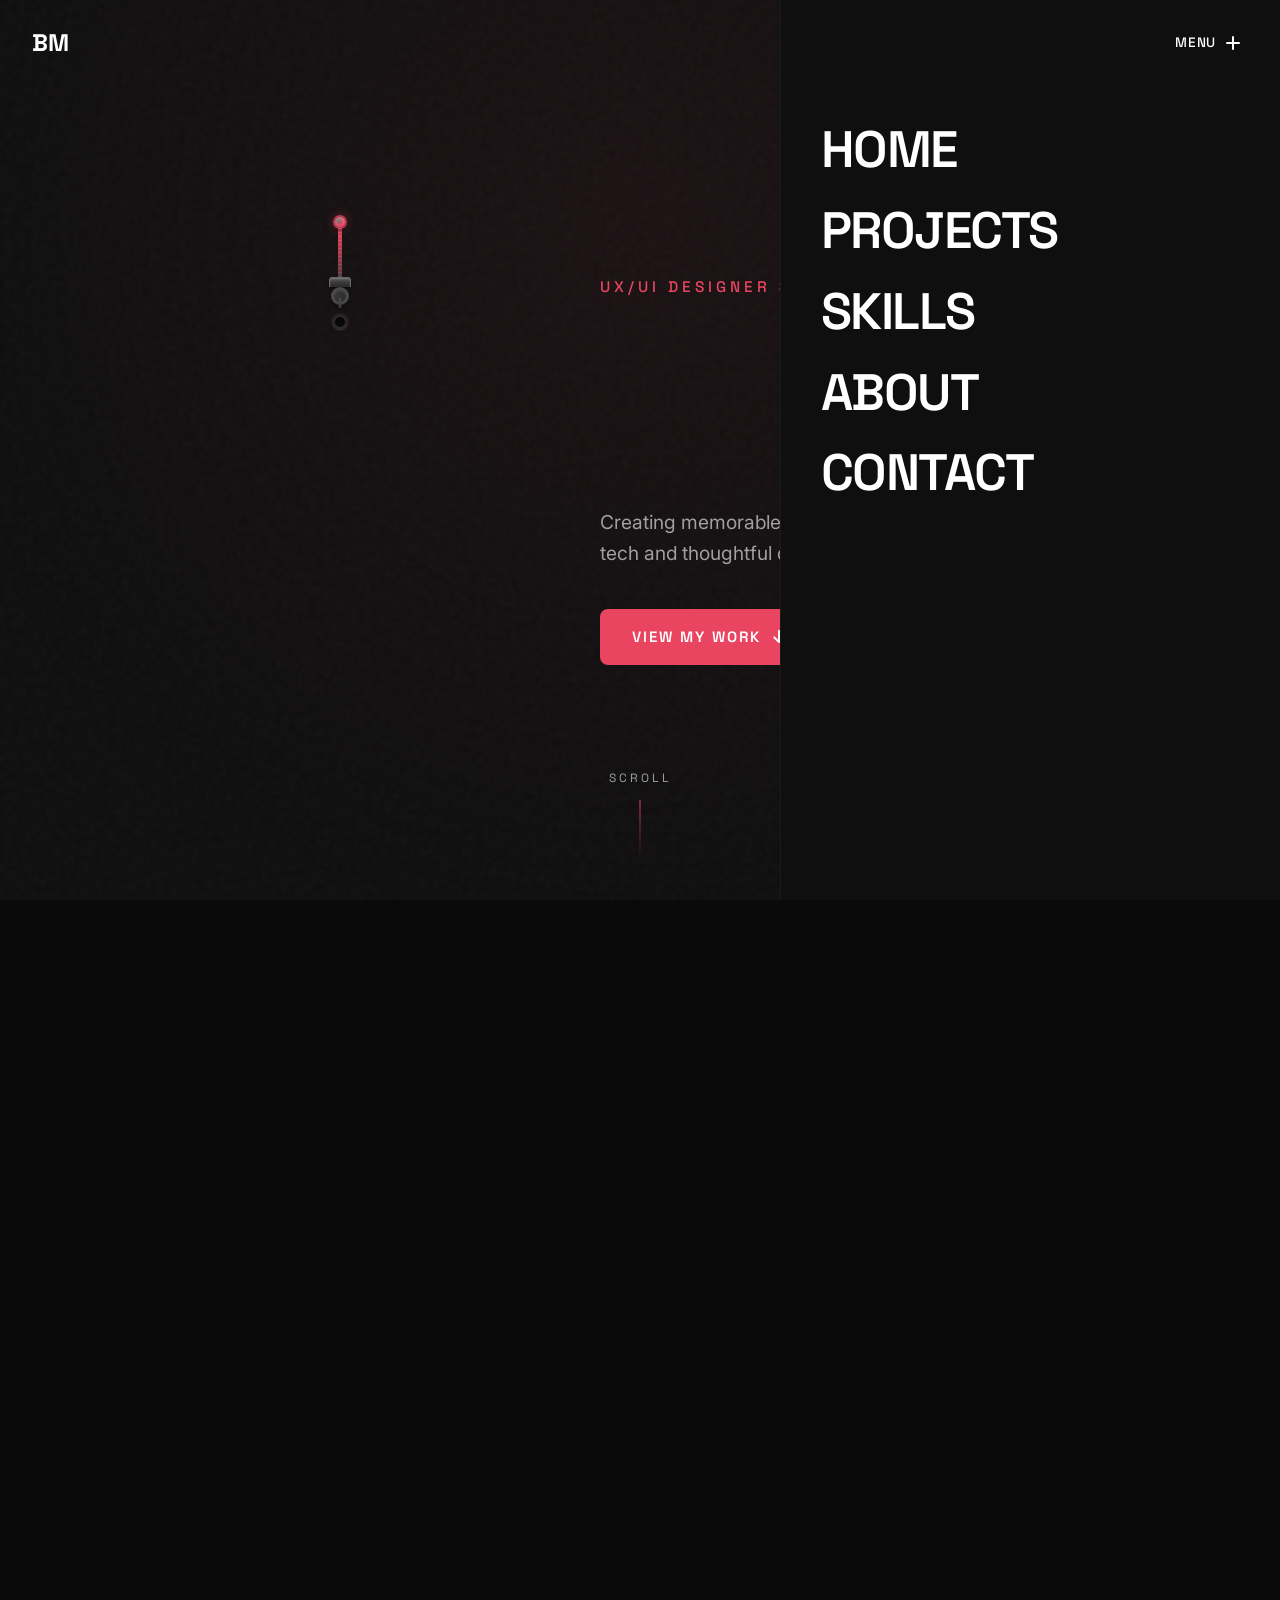
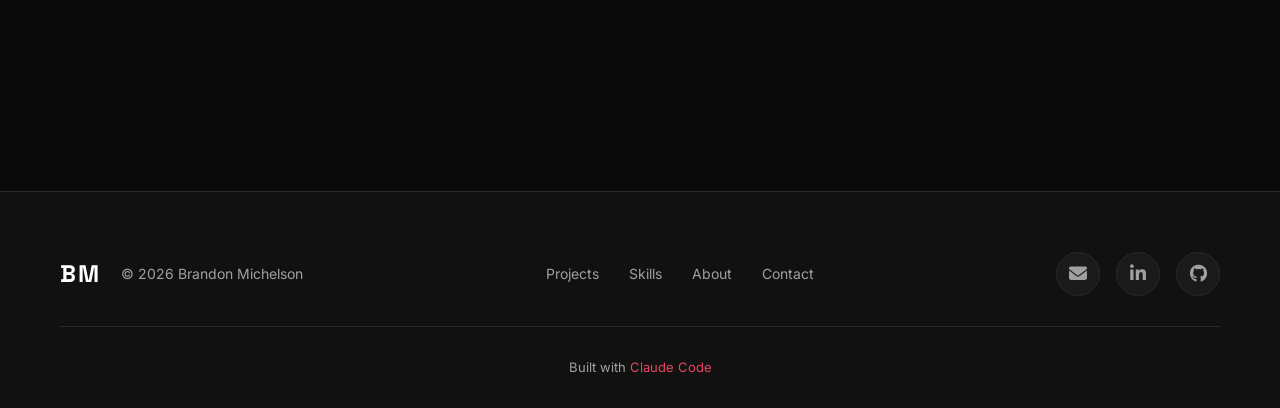
==== index.html @ c45c7425 "Add files via upload" ====
<!DOCTYPE html>
<html lang="en">

<head>
    <meta charset="UTF-8">
    <meta name="viewport" content="width=device-width, initial-scale=1.0">
    <title>Brandon Michelson | UX/UI Designer & Frontend Developer</title>
    <meta name="description"
        content="Brandon Michelson is a UX/UI Designer and Frontend Developer creating memorable digital experiences with modern tech, GSAP animations, and thoughtful design.">

    <!-- Open Graph -->
    <meta property="og:title" content="Brandon Michelson | UX/UI Designer & Frontend Developer">
    <meta property="og:description"
        content="Creating memorable digital experiences with modern tech and thoughtful design.">
    <meta property="og:type" content="website">
    <meta property="og:image" content="og-image.png">

    <!-- Twitter Card -->
    <meta name="twitter:card" content="summary_large_image">
    <meta name="twitter:title" content="Brandon Michelson | UX/UI Designer & Frontend Developer">
    <meta name="twitter:description"
        content="Creating memorable digital experiences with modern tech and thoughtful design.">

    <!-- Canonical URL -->
    <link rel="canonical" href="https://brandonmichelson.com">

    <!-- Fonts -->
    <link rel="preconnect" href="https://fonts.googleapis.com">
    <link rel="preconnect" href="https://fonts.gstatic.com" crossorigin>
    <link
        href="https://fonts.googleapis.com/css2?family=Space+Grotesk:wght@400;500;600;700&family=Inter:wght@300;400;500;600&display=swap"
        rel="stylesheet">

    <!-- Font Awesome -->
    <link rel="stylesheet" href="https://cdnjs.cloudflare.com/ajax/libs/font-awesome/6.5.1/css/all.min.css">

    <!-- Preload RDR2 poster image for instant display -->
    <link rel="preload" href="images/RRD2-Still.png" as="image" type="image/png">

    <!-- Styles -->
    <link rel="stylesheet" href="style.css">

    <!-- JSON-LD Structured Data -->
    <script type="application/ld+json">
    {
        "@context": "https://schema.org",
        "@type": "Person",
        "name": "Brandon Michelson",
        "jobTitle": "UX/UI Designer & Frontend Developer",
        "url": "https://brandonmichelson.com",
        "email": "bmichelson56@gmail.com",
        "sameAs": [
            "https://linkedin.com/in/brandon-michelson",
            "https://github.com/brandonmichelson"
        ],
        "knowsAbout": ["UX Design", "UI Design", "Frontend Development", "React", "GSAP", "JavaScript"]
    }
    </script>
</head>

<body>
    <!-- Skip to Content (Accessibility) -->
    <a href="#main-content" class="skip-link">Skip to main content</a>

    <!-- Staggered Menu Navigation -->
    <div class="staggered-menu-wrapper fixed-wrapper" id="staggeredMenu" data-position="right">
        <!-- Pre-animation layers (color panels that slide before menu) -->
        <div class="sm-prelayers" aria-hidden="true">
            <div class="sm-prelayer" style="background: #1a1a2e"></div>
            <div class="sm-prelayer" style="background: #e94560"></div>
        </div>

        <!-- Header bar (logo + toggle button) — always visible -->
        <header class="staggered-menu-header" id="siteHeader">
            <a href="#hero" class="sm-logo" aria-label="Home">
                <span class="sm-logo-text">BM</span>
            </a>
            <button class="sm-toggle" id="menuToggle" type="button"
                aria-label="Open menu" aria-expanded="false" aria-controls="staggered-menu-panel">
                <span class="sm-toggle-textWrap" aria-hidden="true">
                    <span class="sm-toggle-textInner" id="toggleTextInner">
                        <span class="sm-toggle-line">Menu</span>
                        <span class="sm-toggle-line">Close</span>
                    </span>
                </span>
                <span class="sm-icon" id="menuIcon" aria-hidden="true">
                    <span class="sm-icon-line" id="plusH"></span>
                    <span class="sm-icon-line sm-icon-line-v" id="plusV"></span>
                </span>
            </button>
        </header>

        <!-- Slide-out panel -->
        <aside id="staggered-menu-panel" class="staggered-menu-panel" aria-hidden="true">
            <div class="sm-panel-inner">
                <ul class="sm-panel-list" role="list" data-numbering>
                    <li class="sm-panel-itemWrap">
                        <a class="sm-panel-item" href="#hero" data-index="1">
                            <span class="sm-panel-itemLabel">Home</span>
                        </a>
                    </li>
                    <li class="sm-panel-itemWrap">
                        <a class="sm-panel-item" href="#projects" data-index="2">
                            <span class="sm-panel-itemLabel">Projects</span>
                        </a>
                    </li>
                    <li class="sm-panel-itemWrap">
                        <a class="sm-panel-item" href="#skills" data-index="3">
                            <span class="sm-panel-itemLabel">Skills</span>
                        </a>
                    </li>
                    <li class="sm-panel-itemWrap">
                        <a class="sm-panel-item" href="#about" data-index="4">
                            <span class="sm-panel-itemLabel">About</span>
                        </a>
                    </li>
                    <li class="sm-panel-itemWrap">
                        <a class="sm-panel-item" href="#contact" data-index="5">
                            <span class="sm-panel-itemLabel">Contact</span>
                        </a>
                    </li>
                </ul>
                <!-- Robot Mascot -->
                <div class="sm-robot-wrapper">
                    <video id="menuRobot" class="sm-robot-video" muted playsinline preload="metadata">
                        <source src="robot portfolio.mp4" type="video/mp4">
                    </video>
                </div>
                <div class="sm-socials" aria-label="Social links">
                    <h3 class="sm-socials-title">Connect</h3>
                    <ul class="sm-socials-list" role="list">
                        <li class="sm-socials-item">
                            <a href="mailto:bmichelson56@gmail.com" class="sm-socials-link">Email</a>
                        </li>
                        <li class="sm-socials-item">
                            <a href="https://linkedin.com/in/brandon-michelson" target="_blank" rel="noopener noreferrer" class="sm-socials-link">LinkedIn</a>
                        </li>
                        <li class="sm-socials-item">
                            <a href="https://github.com/brandonmichelson" target="_blank" rel="noopener noreferrer" class="sm-socials-link">GitHub</a>
                        </li>
                    </ul>
                </div>
            </div>
        </aside>
    </div>

    <!-- Main Content -->
    <main id="main-content">
        <!-- Hero Section -->
        <section class="hero" id="hero">
            <div class="hero-container">
                <div class="hero-image-wrapper gs-reveal">
                    <!-- Lanyard Structure -->
                    <div class="lanyard-container" id="lanyardContainer">
                        <div class="lanyard-string"></div>
                        <div class="lanyard-clip">
                            <div class="clip-top"></div>
                            <div class="clip-ring"></div>
                        </div>
                        <div class="lanyard-card">
                            <div class="lanyard-card-hole"></div>
                            <video id="badge-video" class="badge-video" loop muted playsinline>
                                <source src="lanyard- photo.mp4" type="video/mp4">
                            </video>
                        </div>
                    </div>
                </div>
                <div class="hero-content">
                    <p class="hero-label gs-reveal">UX/UI Designer & Frontend Developer</p>
                    <h1 class="hero-title">
                        <svg class="name-svg" viewBox="0 0 600 180" aria-label="Brandon Michelson">
                            <defs>
                                <linearGradient id="nameGradient" x1="0%" y1="0%" x2="100%" y2="0%">
                                    <stop offset="0%" style="stop-color:#ffffff" />
                                    <stop offset="100%" style="stop-color:#e94560" />
                                </linearGradient>
                            </defs>
                            <text class="name-text name-first" x="0" y="70">Brandon</text>
                            <text class="name-text name-last" x="0" y="150">Michelson</text>
                        </svg>
                        <span class="sr-only">Brandon Michelson</span>
                    </h1>
                    <p class="hero-subtitle gs-reveal"><span class="glitch-text"
                            data-text="Creating memorable digital experiences with modern tech and thoughtful design.">Creating
                            memorable digital experiences with modern tech and thoughtful design.</span></p>
                    <a href="#projects" class="hero-cta gs-reveal">
                        <span>View My Work</span>
                        <i class="fa-solid fa-arrow-down"></i>
                    </a>
                </div>
            </div>
            <div class="scroll-indicator gs-reveal">
                <span>Scroll</span>
                <div class="scroll-line"></div>
            </div>
        </section>

        <!-- Featured Projects -->
        <div id="projects">
            <div class="projects-header">
                <span class="section-number gs-reveal">01</span>
                <h2 class="section-title gs-reveal">Featured Projects</h2>
                <p class="section-subtitle gs-reveal">A selection of recent work showcasing design and development
                    expertise.</p>
            </div>

            <!-- RDR2 Portfolio -->
            <section class="project-section project-section--fullscreen gs-reveal" data-project="rdr2">
                <div class="rdr2-video-wrap">
                    <video id="rdr2-video" class="rdr2-video" muted playsinline preload="metadata"
                        poster="images/RRD2-Still.png">
                        <source src="RDR2-Merged-video.mp4" type="video/mp4">
                    </video>
                </div>
                <div class="project-content-grid project-content-grid--fullscreen rdr2-layout">
                    <div class="main-project-card">
                        <div class="main-card-image">
                            <img class="tilt-card-img" src="images/rdr2-tilt-card.png"
                                alt="Red Dead Redemption 2 cinematic silhouette scene">
                        </div>
                        <span class="project-category">System Design Analysis</span>
                        <h3 class="project-title">Red Dead Redemption 2</h3>
                        <p class="project-description">Deconstructing immersion, diegetic interface, and environmental narrative systems.</p>
                        <div class="project-tech">
                            <span class="tech-tag">UX Analysis</span>
                            <span class="tech-tag">Interaction Design</span>
                            <span class="tech-tag">Game Systems</span>
                        </div>
                        <div class="project-links">
                            <a href="rdr2-case-study.html" class="project-link">
                                <span>View Project</span>
                                <i class="fa-solid fa-arrow-right"></i>
                            </a>
                            <a href="https://rdr2-portfolio-site.vercel.app/" class="live-site-link" target="_blank" rel="noopener noreferrer">
                                <span>Live Site</span>
                                <i class="fa-solid fa-arrow-up-right-from-square"></i>
                            </a>
                        </div>
                    </div>
                    <div class="tilt-cards-container">
                        <div class="tilt-card" tabindex="0">
                            <div class="tilt-card-inner">
                                <div class="pillar-card pillar-card--data">
                                    <div class="pillar-header">Critical Friction</div>
                                    <div class="pillar-metric">50%</div>
                                    <div class="pillar-detail">Users cite linear mission design as the primary barrier to immersion.</div>
                                </div>
                                <div class="tilt-overlay tilt-overlay--rdr2">
                                    <h4>Critical Friction</h4>
                                    <p>Half of surveyed players identified rigid mission structure as the #1 immersion breaker — a core UX problem driving the redesign.</p>
                                </div>
                            </div>
                        </div>

                        <div class="tilt-card" tabindex="0">
                            <div class="tilt-card-inner">
                                <div class="pillar-card pillar-card--graph">
                                    <div class="pillar-header">Interaction Variance</div>
                                    <div class="bar-group">
                                        <div class="bar-row">
                                            <span class="bar-label">Narrative</span>
                                            <div class="bar-track"><div class="bar-fill" style="width: 90%;"></div></div>
                                            <span class="bar-value">90%</span>
                                        </div>
                                        <div class="bar-row">
                                            <span class="bar-label">Interface</span>
                                            <div class="bar-track"><div class="bar-fill bar-fill--low" style="width: 30%;"></div></div>
                                            <span class="bar-value">30%</span>
                                        </div>
                                    </div>
                                    <div class="pillar-detail">High narrative satisfaction vs. low interface efficiency.</div>
                                </div>
                                <div class="tilt-overlay tilt-overlay--rdr2">
                                    <h4>Interaction Variance</h4>
                                    <p>A 60-point gap between narrative and interface satisfaction reveals the core design tension — great story, clunky systems.</p>
                                </div>
                            </div>
                        </div>

                        <div class="tilt-card" tabindex="0">
                            <div class="tilt-card-inner">
                                <div class="pillar-card pillar-card--list">
                                    <div class="pillar-header">System Directives</div>
                                    <ul class="directive-list">
                                        <li><span class="directive-tag">OPTIMIZE</span> Streamline Satchel Taxonomy</li>
                                        <li><span class="directive-tag">IMPROVE</span> Implement Contextual HUD</li>
                                        <li><span class="directive-tag">EXPAND</span> Branching Logic</li>
                                    </ul>
                                </div>
                                <div class="tilt-overlay tilt-overlay--rdr2">
                                    <h4>System Directives</h4>
                                    <p>Three targeted interventions addressing inventory, interface, and narrative — each backed by user research data.</p>
                                </div>
                            </div>
                        </div>
                    </div>
                </div>
            </section>

            <!-- Bearded Threads -->
            <section class="project-section project-section--fullscreen gs-reveal" data-project="bearded-threads">
                <video class="project-bg-video project-bg-video--fullscreen" loop muted playsinline preload="metadata"
                    aria-hidden="true">
                    <source src="BTCCintro.mp4" type="video/mp4">
                </video>
                <div class="project-content-grid project-content-grid--fullscreen">
                    <div class="main-project-card">
                        <div class="main-card-image">
                            <img src="images/BTCC3darkgrey.png"
                                alt="Bearded Threads dark forest road brand imagery showcasing outdoor lifestyle aesthetic"
                                loading="lazy" width="1600" height="800">
                        </div>
                        <span class="project-category">Brand Identity & E-Commerce Experience</span>
                        <h3 class="project-title">Bearded Threads</h3>
                        <p class="project-description">A lifestyle apparel brand built on community, outdoor adventure,
                            and clean design systems.</p>
                        <div class="project-tech">
                            <span class="tech-tag">E-Commerce Frontend</span>
                            <span class="tech-tag">Brand Identity</span>
                            <span class="tech-tag">UX/UI</span>
                        </div>
                        <div class="project-links">
                            <a href="bearded-threads-case-study.html" class="project-link">
                                <span>View Project</span>
                                <i class="fa-solid fa-arrow-right"></i>
                            </a>
                            <a href="https://bearded-threads-portfolio.vercel.app/" class="live-site-link" target="_blank" rel="noopener noreferrer">
                                <span>Live Site</span>
                                <i class="fa-solid fa-arrow-up-right-from-square"></i>
                            </a>
                        </div>
                    </div>
                    <div class="tilt-cards-container">
                        <div class="tilt-card" tabindex="0">
                            <div class="tilt-card-inner">
                                <div class="tilt-card-image">
                                    <img class="tilt-card-img--system" src="images/brand-system.png"
                                        alt="Bearded Threads brand identity system showing logo, typography, and color palette"
                                        loading="lazy">
                                </div>
                                <span class="tilt-card-label">Identity System</span>
                                <div class="tilt-overlay">
                                    <h4>Identity System</h4>
                                    <p>Logo system and color hierarchy built for consistent cross-platform brand recognition.</p>
                                </div>
                            </div>
                        </div>
                        <div class="tilt-card" tabindex="0">
                            <div class="tilt-card-inner">
                                <div class="tilt-card-image">
                                    <img src="images/black-beanie-product.png"
                                        alt="Bearded Threads black beanie clean studio product photography"
                                        loading="lazy">
                                </div>
                                <span class="tilt-card-label">Product Design</span>
                                <div class="tilt-overlay">
                                    <h4>Product Design</h4>
                                    <p>Studio photography and presentation designed for e-commerce conversion.</p>
                                </div>
                            </div>
                        </div>
                        <div class="tilt-card" tabindex="0">
                            <div class="tilt-card-inner">
                                <div class="tilt-card-image">
                                    <img src="images/black-beanie-model1.png"
                                        alt="Bearded Threads beanie modeled in outdoor campfire lifestyle setting"
                                        loading="lazy">
                                </div>
                                <span class="tilt-card-label">Market Fit &amp; Story</span>
                                <div class="tilt-overlay">
                                    <h4>Market Fit & Story</h4>
                                    <p>Lifestyle positioning that connects with the outdoor demographic.</p>
                                </div>
                            </div>
                        </div>
                    </div>
                </div>
            </section>

            <!-- DJ Big Cali -->
            <section class="project-section project-section--fullscreen gs-reveal" data-project="dj-cali">
                <video class="project-bg-video project-bg-video--fullscreen" loop muted playsinline preload="metadata"
                    aria-hidden="true">
                    <source src="dj-turntable.mp4" type="video/mp4">
                </video>
                <div class="project-content-grid project-content-grid--fullscreen">
                    <div class="main-project-card">
                        <div class="main-card-image">
                            <img src="images/dj-big-cali.jpg"
                                alt="DJ Big Cali website showing vinyl record with bear mascot and custom branding"
                                loading="lazy" width="1600" height="800">
                        </div>
                        <span class="project-category">Entertainment / Music Industry</span>
                        <h3 class="project-title">DJ Big Cali</h3>
                        <p class="project-description">Professional DJ website featuring video backgrounds, smooth
                            scroll animations, and custom logo intro sequence. Built for client with focus on
                            performance and mobile optimization.</p>
                        <div class="project-tech">
                            <span class="tech-tag">React</span>
                            <span class="tech-tag">GSAP</span>
                            <span class="tech-tag">Lenis</span>
                            <span class="tech-tag">Video Optimization</span>
                        </div>
                        <div class="project-links">
                            <a href="dj-cali-case-study.html" class="project-link">
                                <span>View Project</span>
                                <i class="fa-solid fa-arrow-right"></i>
                            </a>
                            <a href="https://dj-big-cali-website.vercel.app/" class="live-site-link" target="_blank" rel="noopener noreferrer">
                                <span>Live Site</span>
                                <i class="fa-solid fa-arrow-up-right-from-square"></i>
                            </a>
                        </div>
                    </div>
                    <div class="tilt-cards-container">
                        <div class="tilt-card" tabindex="0">
                            <div class="tilt-card-inner">
                                <div class="tilt-card-image">
                                    <img class="tilt-card-img" src="images/djbc-pillar-system.png"
                                        alt="DJ Big Cali Experience UI section showing typography and layered stats"
                                        loading="lazy">
                                </div>
                                <span class="tilt-card-label">UI & Layout System</span>
                                <div class="tilt-overlay">
                                    <h4>UI & Layout System</h4>
                                    <p>Engineered a dark-mode content hierarchy prioritizing media layering, stat highlighting, and high-contrast readability.</p>
                                </div>
                            </div>
                        </div>

                        <div class="tilt-card" tabindex="0">
                            <div class="tilt-card-inner">
                                <div class="tilt-card-image">
                                    <img class="tilt-card-img" src="images/djbc-pillar-energy.png"
                                        alt="DJ Big Cali turntable interface showing high energy club lighting"
                                        loading="lazy">
                                </div>
                                <span class="tilt-card-label">Visual Performance</span>
                                <div class="tilt-overlay">
                                    <h4>Visual Performance</h4>
                                    <p>Captured the high-energy club vibe using optimized motion backgrounds and dynamic GSAP scroll interactions.</p>
                                </div>
                            </div>
                        </div>

                        <div class="tilt-card" tabindex="0">
                            <div class="tilt-card-inner">
                                <div class="tilt-card-image">
                                    <img class="tilt-card-img" src="images/djbc-pillar-client.png"
                                        alt="DJ Big Cali premium wedding client experience in low key lighting"
                                        loading="lazy">
                                </div>
                                <span class="tilt-card-label">Professional Identity</span>
                                <div class="tilt-overlay">
                                    <h4>Professional Identity</h4>
                                    <p>Elevated the brand to target premium wedding and corporate clients through a sophisticated, cinematic aesthetic.</p>
                                </div>
                            </div>
                        </div>
                    </div>
                </div>
            </section>

            <!-- TripleTen Capstone -->
            <section class="project-section project-section--fullscreen gs-reveal" data-project="tripleten">
                <video class="project-bg-video project-bg-video--fullscreen" loop muted playsinline preload="metadata" aria-hidden="true">
                    <source src="coco-gradient.mp4" type="video/mp4">
                </video>
                <div class="project-content-grid project-content-grid--fullscreen">
                    <div class="main-project-card">
                        <div class="main-card-image">
                            <img src="images/coco-main-card.jpg"
                                alt="CocoCoin mobile banking app showing welcome screen, onboarding flow, and financial dashboard"
                                loading="lazy">
                        </div>
                        <span class="project-category">UX/UI Design</span>
                        <h3 class="project-title">CocoCoin — TripleTen Capstone</h3>
                        <p class="project-description">Mobile banking app redesign focused on financial wellness. Built with competitive analysis, journey mapping, and high-fidelity prototypes validated through usability walkthroughs.</p>
                        <div class="project-tech">
                            <span class="tech-tag">Figma</span>
                            <span class="tech-tag">User Research</span>
                            <span class="tech-tag">Prototyping</span>
                            <span class="tech-tag">Usability Testing</span>
                        </div>
                        <a href="cococoin-case-study.html" class="project-link">
                            <span>View Project</span>
                            <i class="fa-solid fa-arrow-right"></i>
                        </a>
                    </div>
                    <div class="tilt-cards-container">
                        <div class="tilt-card" tabindex="0">
                            <div class="tilt-card-inner">
                                <div class="tilt-card-image">
                                    <img class="tilt-card-img" src="images/coco-pillar-logic.jpg"
                                        alt="CocoCoin user flow and logic diagram"
                                        loading="lazy">
                                </div>
                                <span class="tilt-card-label">UX Logic & Flow</span>
                                <div class="tilt-overlay">
                                    <h4>UX Logic & Flow</h4>
                                    <p>Mapped comprehensive user journeys and edge cases to ensure frictionless navigation and financial data accessibility.</p>
                                </div>
                            </div>
                        </div>

                        <div class="tilt-card" tabindex="0">
                            <div class="tilt-card-inner">
                                <div class="tilt-card-image">
                                    <img class="tilt-card-img" src="images/coco-pillar-system.jpg"
                                        alt="CocoCoin design system showing typography and color palettes"
                                        loading="lazy">
                                </div>
                                <span class="tilt-card-label">Design System</span>
                                <div class="tilt-overlay">
                                    <h4>Design System</h4>
                                    <p>Architected a scalable, component-based design system optimized for accessibility and seamless developer handoff.</p>
                                </div>
                            </div>
                        </div>

                        <div class="tilt-card" tabindex="0">
                            <div class="tilt-card-inner">
                                <div class="tilt-card-image">
                                    <img class="tilt-card-img" src="images/coco-pillar-desktop.jpg"
                                        alt="Desktop UI dashboard for digital wallet showing data visualization"
                                        loading="lazy">
                                </div>
                                <span class="tilt-card-label">Cross-Platform UI</span>
                                <div class="tilt-overlay">
                                    <h4>Cross-Platform UI</h4>
                                    <p>Translated the mobile-first wallet experience into a robust, widescreen desktop dashboard environment.</p>
                                </div>
                            </div>
                        </div>
                    </div>
                </div>
            </section>
        </div>

        <!-- Skills Section -->
        <section class="skills" id="skills">
            <div class="section-header">
                <span class="section-number gs-reveal">02</span>
                <h2 class="section-title gs-reveal">Skills & Expertise</h2>
                <p class="section-subtitle gs-reveal">Technologies and tools I use to bring ideas to life.</p>
            </div>

            <div class="skills-grid">
                <!-- Frontend Development -->
                <div class="skill-category gs-reveal">
                    <h3 class="skill-category-title">
                        <i class="fa-solid fa-code"></i>
                        Frontend Development
                    </h3>
                    <ul class="skill-list">
                        <li class="skill-item"><i class="fa-brands fa-react"></i> React</li>
                        <li class="skill-item"><i class="fa-brands fa-js"></i> JavaScript (ES6+)</li>
                        <li class="skill-item"><i class="fa-brands fa-html5"></i> HTML5</li>
                        <li class="skill-item"><i class="fa-brands fa-css3-alt"></i> CSS3</li>
                        <li class="skill-item"><i class="fa-solid fa-wind"></i> Tailwind CSS</li>
                        <li class="skill-item"><i class="fa-solid fa-mobile-screen"></i> Responsive Design</li>
                    </ul>
                </div>

                <!-- Animation & Interaction -->
                <div class="skill-category gs-reveal">
                    <h3 class="skill-category-title">
                        <i class="fa-solid fa-wand-magic-sparkles"></i>
                        Animation & Interaction
                    </h3>
                    <ul class="skill-list">
                        <li class="skill-item"><i class="fa-solid fa-play"></i> GSAP</li>
                        <li class="skill-item"><i class="fa-solid fa-scroll"></i> ScrollTrigger</li>
                        <li class="skill-item"><i class="fa-solid fa-wave-square"></i> Lenis Smooth Scroll</li>
                        <li class="skill-item"><i class="fa-solid fa-hand-pointer"></i> Micro-interactions</li>
                        <li class="skill-item"><i class="fa-solid fa-layer-group"></i> Parallax Effects</li>
                    </ul>
                </div>

                <!-- Design -->
                <div class="skill-category gs-reveal">
                    <h3 class="skill-category-title">
                        <i class="fa-solid fa-palette"></i>
                        Design
                    </h3>
                    <ul class="skill-list">
                        <li class="skill-item"><i class="fa-brands fa-figma"></i> Figma</li>
                        <li class="skill-item"><i class="fa-solid fa-pen-ruler"></i> Adobe XD</li>
                        <li class="skill-item"><i class="fa-solid fa-compass-drafting"></i> UX/UI Principles</li>
                        <li class="skill-item"><i class="fa-solid fa-swatchbook"></i> Design Systems</li>
                        <li class="skill-item"><i class="fa-solid fa-object-group"></i> Wireframing & Prototyping</li>
                    </ul>
                </div>

                <!-- Tools & Workflow -->
                <div class="skill-category gs-reveal">
                    <h3 class="skill-category-title">
                        <i class="fa-solid fa-toolbox"></i>
                        Tools & Workflow
                    </h3>
                    <ul class="skill-list">
                        <li class="skill-item"><i class="fa-solid fa-robot"></i> Claude Code</li>
                        <li class="skill-item"><i class="fa-brands fa-git-alt"></i> Git / GitHub</li>
                        <li class="skill-item"><i class="fa-solid fa-terminal"></i> VS Code</li>
                        <li class="skill-item"><i class="fa-brands fa-chrome"></i> Chrome DevTools</li>
                    </ul>
                </div>

                <!-- Performance -->
                <div class="skill-category gs-reveal">
                    <h3 class="skill-category-title">
                        <i class="fa-solid fa-gauge-high"></i>
                        Performance
                    </h3>
                    <ul class="skill-list">
                        <li class="skill-item"><i class="fa-solid fa-chart-line"></i> Core Web Vitals</li>
                        <li class="skill-item"><i class="fa-solid fa-spinner"></i> Lazy Loading</li>
                        <li class="skill-item"><i class="fa-solid fa-image"></i> Image Optimization</li>
                        <li class="skill-item"><i class="fa-solid fa-mobile"></i> Mobile-First Approach</li>
                    </ul>
                </div>
            </div>
        </section>

        <!-- About Section -->
        <section class="about" id="about">
            <div class="about-container">
                <div class="about-content">
                    <div class="section-header">
                        <span class="section-number gs-reveal">03</span>
                        <h2 class="section-title gs-reveal">Designer & Developer</h2>
                    </div>

                    <div class="about-bio gs-reveal">
                        <p>I'm a UX/UI Designer and Frontend Developer who bridges the gap between beautiful design and
                            functional code. After completing a UX/UI bootcamp at TripleTen and drawing on 20+ years of
                            professional experience, I now specialize in creating modern web applications with advanced
                            animations and performance optimization.</p>
                        <p>Based in South San Francisco, I work with agencies and direct clients to build memorable
                            digital experiences that combine thoughtful design with technical excellence.</p>
                    </div>

                    <div class="about-process gs-reveal">
                        <h3 class="process-title">My Process</h3>
                        <div class="process-steps">
                            <div class="process-step">
                                <div class="step-icon"><i class="fa-solid fa-magnifying-glass"></i></div>
                                <h4>Discover</h4>
                                <p>User research, competitive analysis, stakeholder interviews</p>
                            </div>
                            <div class="process-step">
                                <div class="step-icon"><i class="fa-solid fa-crosshairs"></i></div>
                                <h4>Define</h4>
                                <p>User personas, journey maps, problem statements</p>
                            </div>
                            <div class="process-step">
                                <div class="step-icon"><i class="fa-solid fa-pen-nib"></i></div>
                                <h4>Design</h4>
                                <p>Wireframes, prototypes, user testing, iteration</p>
                            </div>
                            <div class="process-step">
                                <div class="step-icon"><i class="fa-solid fa-code"></i></div>
                                <h4>Develop</h4>
                                <p>Modern tech stack, GSAP animations, performance-first</p>
                            </div>
                            <div class="process-step">
                                <div class="step-icon"><i class="fa-solid fa-rocket"></i></div>
                                <h4>Deploy</h4>
                                <p>Optimization, launch, analytics, continuous improvement</p>
                            </div>
                        </div>
                    </div>
                </div>

                <div class="about-differentiators gs-reveal">
                    <div class="differentiator">
                        <div class="diff-icon"><i class="fa-solid fa-microchip"></i></div>
                        <h4>AI-Augmented Development</h4>
                        <p>Leverage Claude Code for faster iteration and cleaner code</p>
                    </div>
                    <div class="differentiator">
                        <div class="diff-icon"><i class="fa-solid fa-bolt"></i></div>
                        <h4>Performance Obsessed</h4>
                        <p>Core Web Vitals optimization and mobile-first approach</p>
                    </div>
                    <div class="differentiator">
                        <div class="diff-icon"><i class="fa-solid fa-arrows-left-right"></i></div>
                        <h4>Full-Stack Thinking</h4>
                        <p>Designer + Developer perspective for seamless execution</p>
                    </div>
                    <div class="differentiator">
                        <div class="diff-icon"><i class="fa-solid fa-film"></i></div>
                        <h4>Modern Animations</h4>
                        <p>GSAP expertise for cinematic, engaging experiences</p>
                    </div>
                </div>
            </div>
        </section>

        <!-- Contact Section -->
        <section class="contact" id="contact">
            <div class="contact-container">
                <div class="section-header">
                    <span class="section-number gs-reveal">04</span>
                    <h2 class="section-title gs-reveal">Let's Work Together</h2>
                    <p class="section-subtitle gs-reveal">Available for freelance projects and contract opportunities.
                    </p>
                </div>

                <div class="contact-content">
                    <div class="contact-info gs-reveal">
                        <div class="availability">
                            <span class="status-dot"></span>
                            <span>Currently accepting new projects</span>
                        </div>
                        <p class="response-time">I typically respond within 24 hours</p>

                        <div class="contact-links">
                            <a href="mailto:bmichelson56@gmail.com" class="contact-link">
                                <i class="fa-solid fa-envelope"></i>
                                <span>bmichelson56@gmail.com</span>
                            </a>
                            <a href="https://linkedin.com/in/brandon-michelson" target="_blank"
                                rel="noopener noreferrer" class="contact-link">
                                <i class="fa-brands fa-linkedin-in"></i>
                                <span>/in/brandon-michelson</span>
                            </a>
                            <a href="https://github.com/brandonmichelson" target="_blank" rel="noopener noreferrer"
                                class="contact-link">
                                <i class="fa-brands fa-github"></i>
                                <span>/brandonmichelson</span>
                            </a>
                        </div>
                    </div>

                    <form class="contact-form gs-reveal" id="contactForm">
                        <div class="form-group">
                            <label for="name">Name</label>
                            <input type="text" id="name" name="name" required placeholder="Your name">
                        </div>
                        <div class="form-group">
                            <label for="email">Email</label>
                            <input type="email" id="email" name="email" required placeholder="your@email.com">
                        </div>
                        <div class="form-group">
                            <label for="message">Message</label>
                            <textarea id="message" name="message" rows="5" required
                                placeholder="Tell me about your project..."></textarea>
                        </div>
                        <button type="submit" class="form-submit">
                            <span>Send Message</span>
                            <i class="fa-solid fa-paper-plane"></i>
                        </button>
                        <p class="form-note">Form is demo only — please use email for real inquiries</p>
                    </form>
                </div>
            </div>
        </section>
    </main>

    <!-- Footer -->
    <footer class="site-footer">
        <div class="footer-container">
            <div class="footer-top">
                <div class="footer-brand">
                    <span class="footer-logo">BM</span>
                    <p>&copy; 2026 Brandon Michelson</p>
                </div>
                <nav class="footer-nav" aria-label="Footer navigation">
                    <a href="#projects">Projects</a>
                    <a href="#skills">Skills</a>
                    <a href="#about">About</a>
                    <a href="#contact">Contact</a>
                </nav>
                <div class="footer-social">
                    <a href="mailto:bmichelson56@gmail.com" aria-label="Email">
                        <i class="fa-solid fa-envelope"></i>
                    </a>
                    <a href="https://linkedin.com/in/brandon-michelson" target="_blank" rel="noopener noreferrer"
                        aria-label="LinkedIn">
                        <i class="fa-brands fa-linkedin-in"></i>
                    </a>
                    <a href="https://github.com/brandonmichelson" target="_blank" rel="noopener noreferrer"
                        aria-label="GitHub">
                        <i class="fa-brands fa-github"></i>
                    </a>
                </div>
            </div>
            <div class="footer-bottom">
                <p>Built with <a href="https://claude.ai/claude-code" target="_blank" rel="noopener noreferrer">Claude
                        Code</a></p>
            </div>
        </div>
        <button class="back-to-top" id="backToTop" aria-label="Back to top">
            <i class="fa-solid fa-arrow-up"></i>
        </button>
    </footer>

    <!-- Scripts -->
    <script src="https://cdn.jsdelivr.net/npm/lenis@1.1.14/dist/lenis.min.js"></script>
    <script src="https://cdnjs.cloudflare.com/ajax/libs/gsap/3.12.5/gsap.min.js"></script>
    <script src="https://cdnjs.cloudflare.com/ajax/libs/gsap/3.12.5/ScrollTrigger.min.js"></script>
    <script src="script.js"></script>
</body>

</html>
---- style.css ----
﻿/* ============================================
   BRANDON MICHELSON - PORTFOLIO STYLES
   Premium dark theme with coral orange accents
   ============================================ */

/* ============================================
   CSS CUSTOM PROPERTIES
   ============================================ */
:root {
    /* Colors */
    --black: #0a0a0a;
    --dark: #111111;
    --dark-gray: #1a1a1a;
    --mid-gray: #2a2a2a;
    --border: #2a2a2a;
    --text-muted: #a0a0a0;
    --text-light: #cccccc;
    --white: #ffffff;
    --accent: #e94560;
    --accent-dim: #b83a4f;
    --accent-glow: rgba(233, 69, 96, 0.4);

    /* Typography */
    --font-heading: 'Space Grotesk', sans-serif;
    --font-body: 'Inter', sans-serif;

    /* Spacing */
    --section-padding: clamp(80px, 12vw, 150px);
    --container-max: 1400px;
    --container-padding: clamp(20px, 5vw, 60px);

    /* Transitions */
    --ease-out: cubic-bezier(0.16, 1, 0.3, 1);
    --ease-in-out: cubic-bezier(0.65, 0, 0.35, 1);

    /* Header */
    --header-height: 80px;
}

/* ============================================
   RESET & BASE
   ============================================ */
*,
*::before,
*::after {
    margin: 0;
    padding: 0;
    box-sizing: border-box;
}

html {
    font-size: 16px;
    scroll-behavior: smooth;
    background-color: #0f0f0f;
}

html.lenis,
html.lenis body {
    height: auto;
}

.lenis.lenis-smooth {
    scroll-behavior: auto !important;
}

.lenis.lenis-smooth [data-lenis-prevent] {
    overscroll-behavior: contain;
}

.lenis.lenis-stopped {
    overflow: hidden;
}

body {
    font-family: var(--font-body);
    font-weight: 400;
    line-height: 1.6;
    color: var(--white);
    background-color: #0f0f0f;
    -webkit-font-smoothing: antialiased;
    -moz-osx-font-smoothing: grayscale;
    overflow-x: hidden;
    position: relative;
    margin: 0;
}

body::before {
    content: "";
    position: fixed;
    inset: 0;
    pointer-events: none;
    z-index: 0;
    background: radial-gradient(
        circle at 50% 25%,
        rgba(233, 69, 96, 0.06) 0%,
        rgba(233, 69, 96, 0.03) 32%,
        rgba(15, 15, 15, 1) 78%
    );
}

body::after {
    content: "";
    position: fixed;
    inset: 0;
    pointer-events: none;
    z-index: 1;
    opacity: 0.035;
    background-image: url("data:image/svg+xml,%3Csvg viewBox='0 0 200 200' xmlns='http://www.w3.org/2000/svg'%3E%3Cfilter id='noiseFilter'%3E%3CfeTurbulence type='fractalNoise' baseFrequency='0.65' numOctaves='3' stitchTiles='stitch'/%3E%3C/filter%3E%3Crect width='100%25' height='100%25' filter='url(%23noiseFilter)'/%3E%3C/svg%3E");
}

main {
    position: relative;
    z-index: 2;
}

a {
    color: inherit;
    text-decoration: none;
}

button {
    font-family: inherit;
    cursor: pointer;
    border: none;
    background: none;
}

ul,
ol {
    list-style: none;
}

img {
    max-width: 100%;
    height: auto;
    display: block;
}

/* Accessibility */
.skip-link {
    position: absolute;
    top: -100px;
    left: 50%;
    transform: translateX(-50%);
    padding: 12px 24px;
    background: var(--accent);
    color: var(--white);
    border-radius: 4px;
    z-index: 9999;
    transition: top 0.3s;
}

.skip-link:focus {
    top: 20px;
}

/* ============================================
   CINEMATIC INTRO OVERLAY
   ============================================ */
.intro-overlay {
    position: fixed;
    inset: 0;
    z-index: 10000;
    background: var(--black);
    display: flex;
    align-items: center;
    justify-content: center;
}

.intro-video {
    position: absolute;
    width: 100%;
    height: 100%;
    object-fit: cover;
}

/* Focus visible for keyboard navigation */
:focus-visible {
    outline: 2px solid var(--accent);
    outline-offset: 4px;
}

/* Reduced motion preference */
@media (prefers-reduced-motion: reduce) {

    *,
    *::before,
    *::after {
        animation-duration: 0.01ms !important;
        animation-iteration-count: 1 !important;
        transition-duration: 0.01ms !important;
        scroll-behavior: auto !important;
    }
}

/* GSAP reveal class */
.gs-reveal {
    opacity: 0;
    visibility: hidden;
}

/* Hero elements visible by default (JS animates them in) */
.hero .gs-reveal {
    opacity: 1;
    visibility: visible;
}

/* ============================================
   TYPOGRAPHY
   ============================================ */
h1,
h2,
h3,
h4,
h5,
h6 {
    font-family: var(--font-heading);
    font-weight: 700;
    line-height: 1.1;
}

.section-number {
    display: block;
    font-family: var(--font-heading);
    font-size: clamp(0.875rem, 1vw, 1rem);
    font-weight: 500;
    letter-spacing: 4px;
    color: var(--accent);
    margin-bottom: 16px;
}

.section-title {
    font-size: clamp(2.5rem, 5vw, 4rem);
    letter-spacing: -1px;
    margin-bottom: 20px;
}

.section-subtitle {
    font-size: clamp(1rem, 1.5vw, 1.25rem);
    color: var(--text-muted);
    max-width: 600px;
}

.section-header {
    margin-bottom: clamp(50px, 8vw, 80px);
}

/* REPLACED BY STAGGERED MENU
   ============================================
   HEADER / NAVIGATION (old)
   ============================================
.site-header {
    position: fixed;
    top: 0;
    left: 0;
    width: 100%;
    height: var(--header-height);
    z-index: 1000;
    display: flex;
    align-items: center;
    justify-content: space-between;
    padding: 0 var(--container-padding);
    background: rgba(10, 10, 10, 0.6);
    backdrop-filter: blur(12px);
    -webkit-backdrop-filter: blur(12px);
    border-bottom: 1px solid rgba(255, 255, 255, 0.06);
    transition: background 0.4s var(--ease-out),
        transform 0.4s var(--ease-out);
    opacity: 0;
}

.site-header.visible {
    opacity: 1;
}

.site-header.scrolled {
    background: rgba(10, 10, 10, 0.95);
}

.site-header.header-hidden {
    transform: translateY(-100%);
}

.logo {
    font-family: var(--font-heading);
    font-size: 1.5rem;
    font-weight: 700;
    letter-spacing: 2px;
    color: var(--white);
    transition: color 0.3s ease;
}

.logo:hover {
    color: var(--accent);
}

.nav-links {
    display: flex;
    align-items: center;
    gap: 40px;
}

.nav-link {
    font-family: var(--font-heading);
    font-size: 0.875rem;
    font-weight: 500;
    letter-spacing: 2px;
    text-transform: uppercase;
    color: var(--text-light);
    position: relative;
    padding: 8px 0;
    transition: color 0.3s ease;
}

.nav-link::after {
    content: '';
    position: absolute;
    bottom: 0;
    left: 0;
    width: 0;
    height: 2px;
    background: var(--accent);
    transition: width 0.4s var(--ease-out);
}

.nav-link:hover,
.nav-link.active {
    color: var(--white);
}

.nav-link:hover::after,
.nav-link.active::after {
    width: 100%;
}

.menu-toggle {
    display: none;
    flex-direction: column;
    gap: 6px;
    padding: 8px;
    z-index: 1001;
}

.menu-toggle span {
    width: 28px;
    height: 2px;
    background: var(--white);
    border-radius: 2px;
    transition: all 0.3s ease;
    transform-origin: center;
}

.menu-toggle.active span:nth-child(1) {
    transform: rotate(45deg) translate(5px, 6px);
}

.menu-toggle.active span:nth-child(2) {
    opacity: 0;
    transform: scaleX(0);
}

.menu-toggle.active span:nth-child(3) {
    transform: rotate(-45deg) translate(5px, -6px);
}

.mobile-nav {
    display: none;
    position: fixed;
    top: 0;
    left: 0;
    width: 100%;
    height: 100vh;
    background: rgba(10, 10, 10, 0.98);
    z-index: 999;
    flex-direction: column;
    align-items: center;
    justify-content: center;
    gap: 40px;
    opacity: 0;
    pointer-events: none;
    transition: opacity 0.4s ease;
}

.mobile-nav.active {
    opacity: 1;
    pointer-events: all;
}

.mobile-nav-link {
    font-family: var(--font-heading);
    font-size: clamp(2rem, 6vw, 3rem);
    font-weight: 600;
    letter-spacing: 4px;
    color: var(--text-light);
    transition: color 0.3s ease, transform 0.3s ease;
}

.mobile-nav-link:hover {
    color: var(--accent);
    transform: translateX(10px);
}
END REPLACED BY STAGGERED MENU */

/* =========================================
   STAGGERED MENU — Navigation System
   ========================================= */

.staggered-menu-wrapper {
    position: fixed;
    top: 0;
    left: 0;
    width: 100vw;
    height: 100vh;
    z-index: 9000;
    pointer-events: none;
    overflow: hidden;
}

.staggered-menu-header {
    position: absolute;
    top: 0;
    left: 0;
    width: 100%;
    display: flex;
    align-items: center;
    justify-content: space-between;
    padding: 1.5rem 2rem;
    background: transparent;
    pointer-events: none;
    z-index: 20;
    opacity: 1;
    transition: background 0.4s ease, backdrop-filter 0.4s ease;
}


.staggered-menu-header > * {
    pointer-events: auto;
}

/* Logo */
.sm-logo {
    text-decoration: none;
    display: flex;
    align-items: center;
}

.sm-logo-text {
    font-family: 'Space Grotesk', sans-serif;
    font-size: 1.5rem;
    font-weight: 700;
    color: #fff;
    letter-spacing: -0.02em;
}

/* Toggle Button */
.sm-toggle {
    position: relative;
    display: inline-flex;
    align-items: center;
    gap: 0.5rem;
    background: transparent;
    border: none;
    cursor: pointer;
    color: #fff;
    font-family: 'Space Grotesk', sans-serif;
    font-size: 0.85rem;
    font-weight: 500;
    letter-spacing: 0.05em;
    text-transform: uppercase;
    padding: 0.5rem;
    line-height: 1;
}

.sm-toggle:focus-visible {
    outline: 2px solid rgba(255,255,255,0.5);
    outline-offset: 4px;
    border-radius: 4px;
}

.sm-toggle-textWrap {
    position: relative;
    display: inline-block;
    height: 1em;
    overflow: hidden;
    white-space: nowrap;
}

.sm-toggle-textInner {
    display: flex;
    flex-direction: column;
    line-height: 1;
}

.sm-toggle-line {
    display: block;
    height: 1em;
    line-height: 1;
}

/* Plus/Cross Icon */
.sm-icon {
    position: relative;
    width: 14px;
    height: 14px;
    flex: 0 0 14px;
    display: inline-flex;
    align-items: center;
    justify-content: center;
    will-change: transform;
}

.sm-icon-line {
    position: absolute;
    left: 50%;
    top: 50%;
    width: 100%;
    height: 2px;
    background: currentColor;
    border-radius: 2px;
    transform: translate(-50%, -50%);
    will-change: transform;
}

.sm-icon-line-v {
    transform: translate(-50%, -50%) rotate(90deg);
}

/* Pre-animation Layers */
.sm-prelayers {
    position: absolute;
    top: 0;
    right: 0;
    bottom: 0;
    width: clamp(300px, 45vw, 500px);
    pointer-events: none;
    z-index: 5;
}

.sm-prelayer {
    position: absolute;
    top: 0;
    right: 0;
    height: 100%;
    width: 100%;
}

/* Main Panel */
.staggered-menu-panel {
    position: absolute;
    top: 0;
    right: 0;
    width: clamp(300px, 45vw, 500px);
    height: 100%;
    background: #0f0f0f;
    display: flex;
    flex-direction: column;
    padding: 7rem 2.5rem 2.5rem;
    overflow-y: auto;
    z-index: 10;
    pointer-events: auto;
    border-left: 1px solid #1a1a1a;
}

.sm-panel-inner {
    flex: 1;
    display: flex;
    flex-direction: column;
    gap: 1.5rem;
}

/* Menu Items */
.sm-panel-list {
    list-style: none;
    margin: 0;
    padding: 0;
    display: flex;
    flex-direction: column;
    gap: 0.25rem;
}

.sm-panel-itemWrap {
    position: relative;
    overflow: hidden;
    line-height: 1;
}

.sm-panel-item {
    position: relative;
    color: #fff;
    font-family: 'Space Grotesk', sans-serif;
    font-weight: 600;
    font-size: clamp(2rem, 4vw, 3.5rem);
    cursor: pointer;
    line-height: 1.1;
    letter-spacing: -0.03em;
    text-transform: uppercase;
    text-decoration: none;
    display: inline-block;
    padding: 0.2em 0;
    transition: color 0.25s ease;
}

.sm-panel-item:hover {
    color: #e94560;
}

.sm-panel-itemLabel {
    display: inline-block;
    will-change: transform;
    transform-origin: 50% 100%;
}

/* Item Numbering */
.sm-panel-list[data-numbering] {
    counter-reset: smItem;
}

.sm-panel-list[data-numbering] .sm-panel-item::after {
    counter-increment: smItem;
    content: counter(smItem, decimal-leading-zero);
    position: absolute;
    top: 0.15em;
    right: -2rem;
    font-size: 0.85rem;
    font-weight: 400;
    color: #e94560;
    letter-spacing: 0.05em;
    pointer-events: none;
    user-select: none;
    opacity: var(--sm-num-opacity, 0);
}

/* =========================================
   STAGGERED MENU — Robot Mascot Video
   ========================================= */
.sm-robot-wrapper {
    flex: 1;
    display: flex;
    align-items: flex-end;
    justify-content: center;
    min-height: 0;
    overflow: hidden;
    margin: 0;
    padding: 0;
    background: none;
    border-radius: 0;
}

.sm-robot-video {
    width: 100%;
    max-width: 100%;
    height: auto;
    display: block;
    object-fit: contain;
    visibility: hidden;
}

/* On smaller panels / mobile, constrain the robot size */
@media (max-width: 768px) {
    .sm-robot-wrapper {
        max-height: 300px;
    }

    .sm-robot-video {
        max-width: 100%;
    }
}

/* If panel is very short (landscape mobile), hide robot */
@media (max-height: 500px) {
    .sm-robot-wrapper {
        display: none;
    }
}

/* Social Links */
.sm-socials {
    margin-top: auto;
    padding-top: 2rem;
    border-top: 1px solid #1a1a1a;
    display: flex;
    flex-direction: column;
    gap: 0.75rem;
}

.sm-socials-title {
    margin: 0;
    font-size: 0.75rem;
    font-weight: 600;
    color: #e94560;
    text-transform: uppercase;
    letter-spacing: 0.1em;
}

.sm-socials-list {
    list-style: none;
    margin: 0;
    padding: 0;
    display: flex;
    flex-direction: row;
    align-items: center;
    gap: 1.5rem;
    flex-wrap: wrap;
}

.sm-socials-link {
    font-size: 0.95rem;
    font-weight: 500;
    color: #999;
    text-decoration: none;
    position: relative;
    display: inline-block;
    transition: color 0.3s ease, opacity 0.3s ease;
}

.sm-socials-link:hover {
    color: #fff;
}

.sm-socials-list:hover .sm-socials-link:not(:hover) {
    opacity: 0.35;
}

.sm-socials-link:focus-visible {
    outline: 2px solid #e94560;
    outline-offset: 3px;
}

/* Header scroll state */
.staggered-menu-header.header-scrolled {
    background: rgba(15, 15, 15, 0.92);
    backdrop-filter: blur(10px);
    -webkit-backdrop-filter: blur(10px);
    border-bottom: 1px solid rgba(255, 255, 255, 0.05);
    transition: background 0.3s ease, border-bottom 0.3s ease;
}

/* Active menu item */
.sm-panel-item.active {
    color: #e94560;
}

/* Responsive — Full width on mobile */
@media (max-width: 768px) {
    .sm-prelayers,
    .staggered-menu-panel {
        width: 100%;
    }

    .sm-panel-item {
        font-size: 2.2rem;
    }

    .staggered-menu-panel {
        padding: 6rem 1.5rem 2rem;
    }
}

/* ============================================
   HERO SECTION
   ============================================ */
.hero {
    position: relative;
    z-index: 2;
    min-height: 100vh;
    display: flex;
    flex-direction: column;
    justify-content: center;
    align-items: center;
    padding: calc(var(--header-height) + 40px) var(--container-padding) 80px;
    overflow: hidden;
}

.hero-container {
    position: relative;
    z-index: 1;
    display: flex;
    align-items: center;
    justify-content: center;
    gap: clamp(40px, 8vw, 100px);
    max-width: var(--container-max);
    width: 100%;
}

.hero-image-wrapper {
    flex-shrink: 0;
}

.hero-image-placeholder {
    width: clamp(280px, 25vw, 400px);
    height: clamp(350px, 32vw, 500px);
    background: var(--dark-gray);
    border: 2px solid var(--border);
    border-radius: 16px;
    display: flex;
    flex-direction: column;
    align-items: center;
    justify-content: center;
    gap: 16px;
    color: var(--text-muted);
    transition: border-color 0.4s ease, box-shadow 0.4s ease;
}

.hero-image-placeholder i {
    font-size: 4rem;
    opacity: 0.5;
}

.hero-image-placeholder span {
    font-size: 0.875rem;
    letter-spacing: 2px;
    text-transform: uppercase;
}

.hero-image-placeholder:hover {
    border-color: var(--accent);
    box-shadow: 0 0 40px var(--accent-glow);
}

/* ============================================
   LANYARD DROPDOWN EFFECT (Enhanced Physics)
   ============================================ */
.lanyard-container {
    position: relative;
    display: flex;
    flex-direction: column;
    align-items: center;
    transform-origin: top center;
    padding-top: 80px;
    /* Space for string */
    will-change: transform;
}

/* Dragging state */
.lanyard-container.dragging {
    z-index: 100;
}

.lanyard-container.dragging .lanyard-card {
    filter: drop-shadow(0 20px 40px rgba(0, 0, 0, 0.5));
}

/* Lanyard String with tension simulation */
.lanyard-string {
    position: absolute;
    top: 0;
    left: 50%;
    transform: translateX(-50%);
    transform-origin: top center;
    width: 4px;
    height: 60px;
    background: linear-gradient(to bottom,
            var(--accent) 0%,
            var(--accent-dim) 40%,
            #3a3a3a 100%);
    border-radius: 2px;
    z-index: 1;
    transition: box-shadow 0.3s ease;
    will-change: transform;
}

/* String texture pattern */
.lanyard-string::after {
    content: '';
    position: absolute;
    top: 0;
    left: 0;
    width: 100%;
    height: 100%;
    background: repeating-linear-gradient(to bottom,
            transparent 0px,
            transparent 3px,
            rgba(255, 255, 255, 0.1) 3px,
            rgba(255, 255, 255, 0.1) 4px);
    border-radius: 2px;
}

/* Anchor point at top */
.lanyard-string::before {
    content: '';
    position: absolute;
    top: -10px;
    left: 50%;
    transform: translateX(-50%);
    width: 14px;
    height: 14px;
    background: radial-gradient(circle at 30% 30%, #666, var(--accent) 60%, var(--accent-dim));
    border-radius: 50%;
    box-shadow:
        0 0 10px var(--accent-glow),
        inset 0 2px 4px rgba(255, 255, 255, 0.3),
        0 2px 4px rgba(0, 0, 0, 0.5);
    border: 2px solid var(--accent-dim);
}

/* String tension glow when stretched */
.lanyard-container.dragging .lanyard-string {
    box-shadow:
        0 0 20px var(--accent-glow),
        0 0 40px rgba(233, 69, 96, 0.2);
}

.lanyard-container.dragging .lanyard-string::before {
    box-shadow:
        0 0 20px var(--accent-glow),
        0 0 40px var(--accent-glow),
        inset 0 2px 4px rgba(255, 255, 255, 0.3);
}

/* Lanyard Clip - Metal hardware */
.lanyard-clip {
    position: absolute;
    top: 52px;
    left: 50%;
    transform: translateX(-50%);
    z-index: 2;
    display: flex;
    flex-direction: column;
    align-items: center;
}

.clip-top {
    width: 22px;
    height: 10px;
    background: linear-gradient(to bottom,
            #5a5a5a 0%,
            #3a3a3a 50%,
            #2a2a2a 100%);
    border-radius: 3px 3px 0 0;
    border: 1px solid #666;
    border-bottom: none;
    box-shadow:
        inset 0 1px 2px rgba(255, 255, 255, 0.2),
        0 2px 4px rgba(0, 0, 0, 0.3);
}

.clip-ring {
    width: 18px;
    height: 18px;
    border: 3px solid #4a4a4a;
    border-radius: 50%;
    background: linear-gradient(135deg, #3a3a3a, #2a2a2a);
    position: relative;
    box-shadow:
        inset 0 1px 2px rgba(255, 255, 255, 0.1),
        0 2px 4px rgba(0, 0, 0, 0.4);
}

.clip-ring::after {
    content: '';
    position: absolute;
    bottom: -6px;
    left: 50%;
    transform: translateX(-50%);
    width: 3px;
    height: 10px;
    background: linear-gradient(to bottom, #4a4a4a, #3a3a3a);
    border-radius: 1px;
    box-shadow: 0 2px 3px rgba(0, 0, 0, 0.3);
}

/* Lanyard Card (Photo Container) */
.lanyard-card {
    position: relative;
    transform-origin: top center;
    transition: filter 0.3s var(--ease-out);
    cursor: grab;
    user-select: none;
    -webkit-user-select: none;
}

.lanyard-card:active {
    cursor: grabbing;
}

/* Card hole punch */
.lanyard-card-hole {
    position: absolute;
    top: 10px;
    left: 50%;
    transform: translateX(-50%);
    width: 14px;
    height: 14px;
    background: var(--black);
    border: 2px solid var(--mid-gray);
    border-radius: 50%;
    z-index: 3;
    box-shadow:
        inset 0 2px 4px rgba(0, 0, 0, 0.8),
        0 1px 2px rgba(255, 255, 255, 0.1);
}

/* Reinforcement ring around hole */
.lanyard-card-hole::before {
    content: '';
    position: absolute;
    top: -4px;
    left: -4px;
    width: calc(100% + 8px);
    height: calc(100% + 8px);
    border: 2px solid rgba(255, 255, 255, 0.05);
    border-radius: 50%;
}

/* Visual feedback during drag */
.lanyard-container.dragging .lanyard-card {
    cursor: grabbing;
}

.lanyard-container.dragging .clip-ring {
    border-color: var(--accent);
    box-shadow:
        inset 0 1px 2px rgba(255, 255, 255, 0.1),
        0 2px 4px rgba(0, 0, 0, 0.4),
        0 0 10px var(--accent-glow);
}

/* Hover glow effects (GSAP handles motion) */
.lanyard-container:hover .lanyard-string {
    box-shadow: 0 0 20px var(--accent-glow);
    transition: box-shadow 0.3s ease;
}

.lanyard-container:hover .lanyard-string::before {
    box-shadow:
        0 0 20px var(--accent-glow),
        0 0 40px var(--accent-glow),
        inset 0 2px 4px rgba(255, 255, 255, 0.4);
    transition: box-shadow 0.3s ease;
}

/* Hover state for the card */
.lanyard-container:hover .hero-image-placeholder,
.lanyard-container:hover .badge-video {
    border-color: var(--accent);
    box-shadow: 0 0 30px var(--accent-glow);
}

/* Drag instruction hint */
.lanyard-card::after {
    content: 'Drag me!';
    position: absolute;
    bottom: -30px;
    left: 50%;
    transform: translateX(-50%);
    font-family: var(--font-heading);
    font-size: 0.7rem;
    letter-spacing: 2px;
    text-transform: uppercase;
    color: var(--text-muted);
    opacity: 0;
    transition: opacity 0.3s ease;
    pointer-events: none;
    white-space: nowrap;
}

.lanyard-container:hover .lanyard-card::after {
    opacity: 1;
}

.lanyard-container.dragging .lanyard-card::after {
    opacity: 0;
}

/* Reduced motion - disable complex animations */
@media (prefers-reduced-motion: reduce) {

    .lanyard-container,
    .lanyard-card,
    .lanyard-string {
        animation: none !important;
        transition: opacity 0.3s ease !important;
    }
}

/* ============================================
   CINEMATIC INTRO OVERLAY
   ============================================ */
.intro-overlay {
    position: fixed;
    top: 0;
    left: 0;
    width: 100%;
    height: 100%;
    z-index: 9999;
    background: #000;
}

.intro-video {
    position: absolute;
    top: 0;
    left: 0;
    width: 100%;
    height: 100%;
    object-fit: cover;
}

/* Badge Video in Lanyard Card */
.badge-video {
    width: clamp(280px, 25vw, 400px);
    height: clamp(350px, 32vw, 500px);
    object-fit: cover;
    border-radius: 16px;
    display: block;
}


.hero-content {
    max-width: 700px;
}

.hero-label {
    font-family: var(--font-heading);
    font-size: clamp(0.875rem, 1.2vw, 1rem);
    font-weight: 500;
    letter-spacing: 4px;
    text-transform: uppercase;
    color: var(--accent);
    margin-bottom: 20px;
}

.hero-title {
    font-size: clamp(3rem, 8vw, 6rem);
    letter-spacing: -2px;
    line-height: 0.95;
    margin-bottom: 24px;
}

/* SVG Name Drawing Animation */
.name-svg {
    width: 100%;
    max-width: 600px;
    height: auto;
    overflow: visible;
}

.name-text {
    font-family: var(--font-heading);
    font-size: 72px;
    font-weight: 700;
    fill: transparent;
    stroke: var(--white);
    stroke-width: 1.5;
    stroke-linecap: round;
    stroke-linejoin: round;
    stroke-dasharray: 1000;
    stroke-dashoffset: 1000;
}

.name-first {
    stroke: var(--white);
}

.name-last {
    stroke: var(--accent);
}

.name-text.animate-draw {
    animation: drawText 2s ease-out forwards;
}

.name-text.animate-fill {
    animation: fillText 0.8s ease-out forwards;
}

@keyframes drawText {
    to {
        stroke-dashoffset: 0;
    }
}

@keyframes fillText {
    to {
        fill: currentColor;
    }
}

.name-first.animate-fill {
    color: var(--white);
}

.name-last.animate-fill {
    color: transparent;
    -webkit-text-stroke: 2px var(--white);
}

/* Screen reader only class for accessibility */
.sr-only {
    position: absolute;
    width: 1px;
    height: 1px;
    padding: 0;
    margin: -1px;
    overflow: hidden;
    clip: rect(0, 0, 0, 0);
    white-space: nowrap;
    border: 0;
}

.hero-title span {
    display: block;
}

.hero-title span:first-child {
    color: var(--white);
}

.hero-title span:last-child {
    -webkit-text-stroke: 2px var(--white);
    color: transparent;
}

.hero-subtitle {
    font-size: clamp(1rem, 1.5vw, 1.25rem);
    color: var(--text-muted);
    margin-bottom: 40px;
    max-width: 500px;
}

.hero-cta {
    display: inline-flex;
    align-items: center;
    gap: 12px;
    padding: 16px 32px;
    font-family: var(--font-heading);
    font-size: 0.9375rem;
    font-weight: 600;
    letter-spacing: 2px;
    text-transform: uppercase;
    color: var(--white);
    background: var(--accent);
    border-radius: 8px;
    transition: all 0.4s var(--ease-out);
}

.hero-cta:hover {
    background: var(--accent-dim);
    transform: translateY(-4px);
    box-shadow: 0 20px 40px var(--accent-glow);
}

.hero-cta i {
    transition: transform 0.3s ease;
}

.hero-cta:hover i {
    transform: translateY(4px);
}

/* ============================================
   GLITCH TEXT EFFECT
   ============================================ */
.glitch-text {
    position: relative;
    display: inline;
}

.glitch-text::before,
.glitch-text::after {
    content: attr(data-text);
    position: absolute;
    top: 0;
    left: 0;
    width: 100%;
    height: 100%;
    opacity: 0;
    pointer-events: none;
}

.glitch-text::before {
    color: #e94560;
    text-shadow: -2px 0 #e94560;
}

.glitch-text::after {
    color: #00e5ff;
    text-shadow: 2px 0 #00e5ff;
}

.glitch-text.glitching::before {
    opacity: 0.8;
    animation: glitch-r 0.4s steps(2) forwards;
}

.glitch-text.glitching::after {
    opacity: 0.8;
    animation: glitch-c 0.4s steps(2) forwards;
}

@keyframes glitch-r {
    0% {
        clip-path: inset(40% 0 20% 0);
        transform: translate(-3px, -1px);
    }

    20% {
        clip-path: inset(10% 0 65% 0);
        transform: translate(3px, 1px);
    }

    40% {
        clip-path: inset(70% 0 5% 0);
        transform: translate(-2px, 2px);
    }

    60% {
        clip-path: inset(25% 0 40% 0);
        transform: translate(4px, -1px);
    }

    80% {
        clip-path: inset(55% 0 10% 0);
        transform: translate(-3px, 1px);
    }

    100% {
        clip-path: inset(0 0 100% 0);
        transform: translate(0);
        opacity: 0;
    }
}

@keyframes glitch-c {
    0% {
        clip-path: inset(65% 0 5% 0);
        transform: translate(3px, 1px);
    }

    20% {
        clip-path: inset(35% 0 30% 0);
        transform: translate(-4px, -2px);
    }

    40% {
        clip-path: inset(5% 0 75% 0);
        transform: translate(2px, -1px);
    }

    60% {
        clip-path: inset(50% 0 20% 0);
        transform: translate(-3px, 2px);
    }

    80% {
        clip-path: inset(15% 0 50% 0);
        transform: translate(4px, -1px);
    }

    100% {
        clip-path: inset(0 0 100% 0);
        transform: translate(0);
        opacity: 0;
    }
}

/* ============================================
   CTA FALLING TEXT EFFECT
   ============================================ */
.hero-cta {
    overflow: hidden;
}

.cta-char {
    display: inline-block;
}

/* Scroll Indicator */
.scroll-indicator {
    position: absolute;
    z-index: 1;
    bottom: 40px;
    left: 50%;
    transform: translateX(-50%);
    display: flex;
    flex-direction: column;
    align-items: center;
    gap: 12px;
}

.scroll-indicator span {
    font-family: var(--font-heading);
    font-size: 0.75rem;
    letter-spacing: 3px;
    text-transform: uppercase;
    color: var(--text-muted);
}

.scroll-line {
    width: 1px;
    height: 60px;
    background: linear-gradient(to bottom, var(--accent), transparent);
    animation: scrollPulse 2s ease-in-out infinite;
}

@keyframes scrollPulse {

    0%,
    100% {
        opacity: 0.4;
        transform: scaleY(0.6);
    }

    50% {
        opacity: 1;
        transform: scaleY(1);
    }
}

/* ============================================
   BORDER CHARACTER VIDEO
   ============================================ */
.border-character-wrapper {
    position: relative;
    z-index: 2;
    height: 0;
    pointer-events: none;
}

.border-character {
    position: absolute;
    bottom: 0;
    left: 50%;
    transform: translateX(-50%);
    height: 180px;
    width: auto;
    mix-blend-mode: screen;
    pointer-events: none;
}

/* ============================================
   PROJECTS - Bordered Frames + Tilt Cards
   ============================================ */

/* Projects wrapper */
#projects {
    background: var(--black);
}

.projects-header {
    padding: var(--section-padding) var(--container-padding) 0;
    max-width: var(--container-max);
    margin: 0 auto;
}

/* ---- Project Section (one per project) ---- */
.project-section {
    min-height: 100vh;
    display: flex;
    align-items: center;
    justify-content: center;
    padding: clamp(2rem, 4vw, 4rem) var(--container-padding);
    position: relative;
    overflow: hidden;
}

/* ---- Background Video (DJ Big Cali, Bearded Threads) ---- */
.project-bg-video {
    position: absolute;
    top: 0;
    left: 0;
    width: 100%;
    height: 100%;
    object-fit: cover;
    z-index: 0;
    will-change: opacity;
    transform: translate3d(0, 0, 0);
}

.project-bg-video--fullscreen {
    filter: brightness(0.4);
}

/* ---- Fullscreen Video Variant ---- */
.project-section--fullscreen {
    position: relative;
    padding: 0;
}


/* ---- RDR2 Centered 16:9 Video ---- */
[data-project="rdr2"] {
    background: #0a0a0a;
}

.rdr2-video-wrap {
    width: 100%;
    /* Max-width removed to allow full scaling */
    aspect-ratio: 16 / 9;
    margin: 0 auto;
    position: absolute;
    top: 50%;
    left: 50%;
    transform: translate(-50%, -50%);
    z-index: 0;
}

.rdr2-video {
    width: 100%;
    height: 100%;
    object-fit: contain;
    display: block;
}

.project-content-grid--fullscreen {
    position: relative;
    z-index: 2;
    max-width: var(--container-max);
    margin: 0 auto;
    padding: clamp(2rem, 4vw, 4rem) var(--container-padding);
    /* Stacked layout for click-to-expand */
    display: grid;
    grid-template-columns: 1fr;
    place-items: center;
}

/* Both elements occupy same grid cell (stacked) */
.project-content-grid--fullscreen .main-project-card {
    grid-area: 1 / 1;
    position: relative;
    z-index: 2;
    cursor: pointer;
    transition: transform 0.4s var(--ease-out);
    max-width: 600px;
    width: 100%;
}

.project-content-grid--fullscreen .main-project-card:hover {
    transform: scale(1.02);
}

.project-content-grid--fullscreen .tilt-cards-container {
    grid-area: 1 / 1;
    position: relative;
    z-index: 1;
    opacity: 0;
    pointer-events: none;
    transform: scale(0.9);
    display: flex;
    flex-direction: column;
    gap: 1rem;
    max-width: 320px;
    width: 100%;
}

/* Expanded state (added by JS) */
.project-section--expanded .main-project-card {
    cursor: default;
}

.project-section--expanded .tilt-cards-container {
    pointer-events: auto;
}

/* ---- Skeleton Cards ---- */
.skeleton-card {
    position: relative;
    height: 150px;
    background: rgba(255, 255, 255, 0.05);
    border-radius: 14px;
    border: 1px solid rgba(255, 255, 255, 0.08);
    overflow: hidden;
}

.skeleton-shimmer {
    position: absolute;
    inset: 0;
    background: linear-gradient(90deg,
            transparent 0%,
            rgba(255, 255, 255, 0.08) 50%,
            transparent 100%);
    animation: shimmer 2s infinite;
}

@keyframes shimmer {
    0% {
        transform: translateX(-100%);
    }

    100% {
        transform: translateX(100%);
    }
}

/* ---- Content Grid (main card + tilt cards) ---- */
.project-content-grid {
    position: relative;
    z-index: 2;
    display: grid;
    grid-template-columns: 1.4fr 1fr;
    gap: clamp(1.5rem, 3vw, 3rem);
    align-items: start;
    width: 100%;
}

/* ---- Main Project Card ---- */
.main-project-card {
    background: rgba(26, 26, 26, 0.9);
    border: 1px solid var(--border);
    border-radius: 16px;
    padding: clamp(1.5rem, 2.5vw, 2rem);
    backdrop-filter: blur(8px);
    -webkit-backdrop-filter: blur(8px);
    transition: border-color 0.4s var(--ease-out),
        box-shadow 0.4s var(--ease-out);
}

.main-project-card:hover {
    border-color: var(--accent);
    box-shadow: 0 20px 50px rgba(0, 0, 0, 0.3),
        0 0 30px var(--accent-glow);
}

.main-card-image {
    border-radius: 12px;
    overflow: hidden;
    margin-bottom: 20px;
}

.main-card-image img {
    width: 100%;
    height: 280px;
    object-fit: cover;
    display: block;
    transition: transform 0.6s var(--ease-out);
}

.main-project-card:hover .main-card-image img {
    transform: scale(1.03);
}

.main-card-placeholder {
    width: 100%;
    height: 220px;
    background: var(--mid-gray);
    border-radius: 12px;
    display: flex;
    align-items: center;
    justify-content: center;
    color: var(--text-muted);
}

.main-card-placeholder i {
    font-size: 3rem;
    opacity: 0.4;
}

.project-category {
    display: inline-block;
    font-family: var(--font-heading);
    font-size: 0.75rem;
    font-weight: 500;
    letter-spacing: 3px;
    text-transform: uppercase;
    color: var(--accent);
    margin-bottom: 12px;
}

.project-title {
    font-size: clamp(1.5rem, 3vw, 2rem);
    margin-bottom: 16px;
    transition: color 0.3s ease;
}

.main-project-card:hover .project-title {
    color: var(--accent);
}

.project-description {
    font-size: 0.9375rem;
    color: var(--text-muted);
    margin-bottom: 20px;
    line-height: 1.7;
}

.project-tech {
    display: flex;
    flex-wrap: wrap;
    gap: 8px;
    margin-bottom: 24px;
}

.tech-tag {
    padding: 6px 14px;
    font-size: 0.75rem;
    font-weight: 500;
    letter-spacing: 1px;
    color: var(--text-light);
    background: var(--mid-gray);
    border: 1px solid var(--border);
    border-radius: 20px;
    transition: all 0.3s ease;
}

.main-project-card:hover .tech-tag {
    border-color: var(--accent-dim);
}

.project-link {
    display: inline-flex;
    align-items: center;
    gap: 8px;
    font-family: var(--font-heading);
    font-size: 0.875rem;
    font-weight: 600;
    letter-spacing: 1px;
    color: var(--white);
    transition: all 0.3s var(--ease-out);
}

.project-link:hover {
    color: var(--accent);
}

.project-link i {
    transition: transform 0.3s ease;
}

.project-link:hover i {
    transform: translateX(6px);
}

/* ---- Project Links Container ---- */
.project-links {
    display: flex;
    align-items: center;
    gap: 1.5rem;
    flex-wrap: wrap;
}

.live-site-link {
    display: inline-flex;
    align-items: center;
    gap: 8px;
    font-family: var(--font-heading);
    font-size: 0.875rem;
    font-weight: 600;
    letter-spacing: 1px;
    color: rgba(255, 255, 255, 0.5);
    text-decoration: none;
    border-bottom: 1px solid rgba(255, 255, 255, 0.2);
    padding-bottom: 2px;
    transition: all 0.3s var(--ease-out);
}

.live-site-link:hover {
    color: var(--accent);
    border-bottom-color: var(--accent);
}

.live-site-link i {
    font-size: 0.75rem;
    transition: transform 0.3s ease;
}

.live-site-link:hover i {
    transform: translate(3px, -3px);
}

/* ---- Tilt Cards Container ---- */
.tilt-cards-container {
    display: flex;
    flex-direction: column;
    gap: 16px;
}

/* ---- Tilt Card ---- */
.tilt-card {
    perspective: 1000px;
    cursor: pointer;
    outline: none;
}

.tilt-card:focus-visible {
    outline: 2px solid var(--accent);
    outline-offset: 4px;
    border-radius: 14px;
}

.tilt-card-inner {
    position: relative;
    border-radius: 14px;
    overflow: hidden;
    border: 1px solid var(--border);
    background: var(--dark-gray);
    transition: border-color 0.3s ease,
        box-shadow 0.3s ease;
    will-change: transform;
    transform-style: preserve-3d;
    transform: translate3d(0, 0, 0);
}

.tilt-card:hover .tilt-card-inner,
.tilt-card:focus-visible .tilt-card-inner {
    border-color: rgba(233, 69, 96, 0.5);
    box-shadow: 0 12px 30px rgba(0, 0, 0, 0.3),
        0 0 20px rgba(233, 69, 96, 0.1);
}

/* Placeholder icon for tilt card */
.tilt-card-placeholder {
    width: 100%;
    height: 150px;
    display: flex;
    align-items: center;
    justify-content: center;
    background: var(--mid-gray);
    color: var(--text-muted);
}

.tilt-card-placeholder i {
    font-size: 2.5rem;
    opacity: 0.4;
    transition: opacity 0.3s ease;
}

.tilt-card:hover .tilt-card-placeholder i {
    opacity: 0.6;
}

/* ---- Tilt Card Image ---- */
.tilt-card-image {
    width: 100%;
    height: 150px;
    overflow: hidden;
}

.tilt-card-image img {
    width: 100%;
    height: 100%;
    object-fit: cover;
    display: block;
    transition: transform 0.6s var(--ease-out);
}

.tilt-card:hover .tilt-card-image img {
    transform: scale(1.05);
}

/* ---- Tilt Card Label (always visible) ---- */
.tilt-card-label {
    display: block;
    padding: 10px 14px;
    font-family: var(--font-heading);
    font-size: 0.75rem;
    font-weight: 600;
    letter-spacing: 2px;
    text-transform: uppercase;
    color: var(--text-light);
    background: var(--dark-gray);
    transition: color 0.3s ease;
}

.tilt-card:hover .tilt-card-label {
    color: var(--accent);
}

/* ---- Tilt Overlay ---- */
.tilt-overlay {
    position: absolute;
    inset: 0;
    display: flex;
    flex-direction: column;
    justify-content: center;
    padding: 24px;
    background: rgba(233, 69, 96, 0.92);
    opacity: 0;
    transition: opacity 0.3s var(--ease-out);
    border-radius: inherit;
}

.tilt-card:hover .tilt-overlay,
.tilt-card:focus-visible .tilt-overlay {
    opacity: 1;
}

.tilt-overlay h4 {
    font-family: var(--font-heading);
    font-size: 1rem;
    font-weight: 700;
    color: var(--white);
    margin-bottom: 8px;
    letter-spacing: 0.5px;
}

.tilt-overlay p {
    font-size: 0.8125rem;
    color: rgba(255, 255, 255, 0.9);
    line-height: 1.6;
}

/* ============================================
   SKILLS SECTION
   ============================================ */
.skills {
    padding: var(--section-padding) var(--container-padding);
    background: var(--black);
}

.skills-grid {
    display: grid;
    grid-template-columns: repeat(auto-fit, minmax(280px, 1fr));
    gap: 40px;
    max-width: var(--container-max);
    margin: 0 auto;
}

.skill-category {
    padding: 32px;
    background: var(--dark-gray);
    border: 1px solid var(--border);
    border-radius: 16px;
    transition: all 0.4s var(--ease-out);
}

.skill-category:hover {
    transform: translateY(-8px);
    border-color: var(--accent);
    box-shadow: 0 20px 40px rgba(0, 0, 0, 0.3);
}

.skill-category-title {
    display: flex;
    align-items: center;
    gap: 12px;
    font-size: 1.125rem;
    font-weight: 600;
    color: var(--accent);
    margin-bottom: 24px;
    padding-bottom: 16px;
    border-bottom: 1px solid var(--border);
}

.skill-category-title i {
    font-size: 1.25rem;
}

.skill-list {
    display: flex;
    flex-direction: column;
    gap: 14px;
}

.skill-item {
    display: flex;
    align-items: center;
    gap: 12px;
    font-size: 0.9375rem;
    color: var(--text-light);
    transition: color 0.3s ease, transform 0.3s ease;
}

.skill-item i {
    width: 20px;
    color: var(--text-muted);
    transition: color 0.3s ease;
}

.skill-item:hover {
    color: var(--white);
    transform: translateX(6px);
}

.skill-item:hover i {
    color: var(--accent);
}

/* ============================================
   ABOUT SECTION
   ============================================ */
.about {
    padding: var(--section-padding) var(--container-padding);
    background: var(--dark);
}

.about-container {
    display: grid;
    grid-template-columns: 1.2fr 1fr;
    gap: clamp(40px, 8vw, 80px);
    max-width: var(--container-max);
    margin: 0 auto;
    align-items: start;
}

.about-bio {
    margin-bottom: 50px;
}

.about-bio p {
    font-size: clamp(1rem, 1.3vw, 1.125rem);
    color: var(--text-light);
    margin-bottom: 20px;
    line-height: 1.8;
}

.process-title {
    font-size: 1.25rem;
    color: var(--accent);
    margin-bottom: 30px;
}

.process-steps {
    display: grid;
    grid-template-columns: repeat(5, 1fr);
    gap: 20px;
}

.process-step {
    text-align: center;
}

.step-icon {
    width: 56px;
    height: 56px;
    margin: 0 auto 16px;
    display: flex;
    align-items: center;
    justify-content: center;
    font-size: 1.25rem;
    color: var(--accent);
    background: var(--dark-gray);
    border: 1px solid var(--border);
    border-radius: 50%;
    transition: all 0.4s var(--ease-out);
}

.process-step:hover .step-icon {
    transform: scale(1.1);
    border-color: var(--accent);
    box-shadow: 0 0 20px var(--accent-glow);
}

.process-step h4 {
    font-size: 0.9375rem;
    font-weight: 600;
    margin-bottom: 8px;
}

.process-step p {
    font-size: 0.8125rem;
    color: var(--text-muted);
    line-height: 1.5;
}

/* Differentiators */
.about-differentiators {
    display: flex;
    flex-direction: column;
    gap: 24px;
}

.differentiator {
    padding: 24px;
    background: var(--dark-gray);
    border: 1px solid var(--border);
    border-radius: 12px;
    transition: all 0.4s var(--ease-out);
}

.differentiator:hover {
    border-color: var(--accent);
    transform: translateX(8px);
}

.diff-icon {
    width: 44px;
    height: 44px;
    display: flex;
    align-items: center;
    justify-content: center;
    font-size: 1.125rem;
    color: var(--accent);
    background: rgba(233, 69, 96, 0.1);
    border-radius: 10px;
    margin-bottom: 16px;
}

.differentiator h4 {
    font-size: 1rem;
    font-weight: 600;
    margin-bottom: 8px;
}

.differentiator p {
    font-size: 0.875rem;
    color: var(--text-muted);
    line-height: 1.5;
}

/* ============================================
   CONTACT SECTION
   ============================================ */
.contact {
    padding: var(--section-padding) var(--container-padding);
    background: var(--black);
}

.contact-container {
    max-width: var(--container-max);
    margin: 0 auto;
}

.contact-content {
    display: grid;
    grid-template-columns: 1fr 1fr;
    gap: clamp(40px, 8vw, 80px);
    align-items: start;
}

.contact-info {
    padding: 40px;
    background: var(--dark-gray);
    border: 1px solid var(--border);
    border-radius: 16px;
}

.availability {
    display: flex;
    align-items: center;
    gap: 12px;
    font-family: var(--font-heading);
    font-size: 1rem;
    font-weight: 500;
    margin-bottom: 8px;
}

.status-dot {
    width: 10px;
    height: 10px;
    background: #22c55e;
    border-radius: 50%;
    animation: pulse 2s ease-in-out infinite;
}

@keyframes pulse {

    0%,
    100% {
        opacity: 1;
        transform: scale(1);
    }

    50% {
        opacity: 0.6;
        transform: scale(1.2);
    }
}

.response-time {
    font-size: 0.875rem;
    color: var(--text-muted);
    margin-bottom: 32px;
}

.contact-links {
    display: flex;
    flex-direction: column;
    gap: 16px;
}

.contact-link {
    display: flex;
    align-items: center;
    gap: 16px;
    padding: 16px;
    background: var(--mid-gray);
    border: 1px solid var(--border);
    border-radius: 10px;
    transition: all 0.3s ease;
}

.contact-link:hover {
    border-color: var(--accent);
    transform: translateX(8px);
}

.contact-link i {
    width: 24px;
    font-size: 1.125rem;
    color: var(--accent);
}

.contact-link span {
    font-size: 0.9375rem;
    color: var(--text-light);
}

/* Contact Form */
.contact-form {
    display: flex;
    flex-direction: column;
    gap: 24px;
}

.form-group {
    display: flex;
    flex-direction: column;
    gap: 8px;
}

.form-group label {
    font-family: var(--font-heading);
    font-size: 0.875rem;
    font-weight: 500;
    letter-spacing: 1px;
    color: var(--text-light);
}

.form-group input,
.form-group textarea {
    padding: 16px 20px;
    font-family: var(--font-body);
    font-size: 1rem;
    color: var(--white);
    background: var(--dark-gray);
    border: 1px solid var(--border);
    border-radius: 10px;
    transition: all 0.3s ease;
}

.form-group input::placeholder,
.form-group textarea::placeholder {
    color: var(--text-muted);
}

.form-group input:focus,
.form-group textarea:focus {
    outline: none;
    border-color: var(--accent);
    box-shadow: 0 0 20px var(--accent-glow);
}

.form-group textarea {
    resize: vertical;
    min-height: 140px;
}

.form-submit {
    display: inline-flex;
    align-items: center;
    justify-content: center;
    gap: 12px;
    padding: 18px 36px;
    font-family: var(--font-heading);
    font-size: 0.9375rem;
    font-weight: 600;
    letter-spacing: 2px;
    text-transform: uppercase;
    color: var(--white);
    background: var(--accent);
    border-radius: 10px;
    transition: all 0.4s var(--ease-out);
}

.form-submit:hover {
    background: var(--accent-dim);
    transform: translateY(-4px);
    box-shadow: 0 20px 40px var(--accent-glow);
}

.form-note {
    font-size: 0.8125rem;
    color: var(--text-muted);
    text-align: center;
    font-style: italic;
}

/* ============================================
   FOOTER
   ============================================ */
.site-footer {
    position: relative;
    z-index: 2;
    padding: 60px var(--container-padding) 30px;
    background: var(--dark);
    border-top: 1px solid var(--border);
}

.footer-container {
    max-width: var(--container-max);
    margin: 0 auto;
}

.footer-top {
    display: flex;
    align-items: center;
    justify-content: space-between;
    flex-wrap: wrap;
    gap: 30px;
    padding-bottom: 30px;
    border-bottom: 1px solid var(--border);
}

.footer-brand {
    display: flex;
    align-items: center;
    gap: 20px;
}

.footer-logo {
    font-family: var(--font-heading);
    font-size: 1.5rem;
    font-weight: 700;
    letter-spacing: 2px;
    color: var(--white);
}

.footer-brand p {
    font-size: 0.875rem;
    color: var(--text-muted);
}

.footer-nav {
    display: flex;
    gap: 30px;
}

.footer-nav a {
    font-size: 0.875rem;
    color: var(--text-muted);
    transition: color 0.3s ease;
}

.footer-nav a:hover {
    color: var(--accent);
}

.footer-social {
    display: flex;
    gap: 16px;
}

.footer-social a {
    width: 44px;
    height: 44px;
    display: flex;
    align-items: center;
    justify-content: center;
    font-size: 1.125rem;
    color: var(--text-muted);
    background: var(--dark-gray);
    border: 1px solid var(--border);
    border-radius: 50%;
    transition: all 0.3s ease;
}

.footer-social a:hover {
    color: var(--white);
    border-color: var(--accent);
    transform: translateY(-4px);
}

.footer-bottom {
    padding-top: 30px;
    text-align: center;
}

.footer-bottom p {
    font-size: 0.8125rem;
    color: var(--text-muted);
}

.footer-bottom a {
    color: var(--accent);
    transition: opacity 0.3s ease;
}

.footer-bottom a:hover {
    opacity: 0.8;
}

/* Back to Top */
.back-to-top {
    position: fixed;
    bottom: 30px;
    right: 30px;
    width: 50px;
    height: 50px;
    display: flex;
    align-items: center;
    justify-content: center;
    font-size: 1.125rem;
    color: var(--white);
    background: var(--accent);
    border-radius: 50%;
    opacity: 0;
    visibility: hidden;
    transform: translateY(20px);
    transition: all 0.4s var(--ease-out);
    z-index: 99;
}

.back-to-top.visible {
    opacity: 1;
    visibility: visible;
    transform: translateY(0);
}

.back-to-top:hover {
    background: var(--accent-dim);
    transform: translateY(-4px);
}

/* ============================================
   RESPONSIVE BREAKPOINTS
   ============================================ */

/* Tablet & Small Desktop (1024px) */
@media (max-width: 1024px) {
    .hero-container {
        flex-direction: column;
        text-align: center;
    }

    .hero-content {
        max-width: 100%;
    }

    .hero-subtitle {
        margin-left: auto;
        margin-right: auto;
    }

    /* Projects: stack grid vertically */
    .project-content-grid {
        grid-template-columns: 1fr;
    }

    .tilt-cards-container {
        flex-direction: row;
        flex-wrap: wrap;
    }

    .tilt-card {
        flex: 1 1 calc(33.333% - 12px);
        min-width: 0;
    }

    /* Hide background videos on tablet */
    .project-bg-video,
    .rdr2-video-wrap {
        display: none;
    }

    .main-project-card {
        backdrop-filter: none;
        -webkit-backdrop-filter: none;
    }

    .about-container {
        grid-template-columns: 1fr;
    }

    .process-steps {
        grid-template-columns: repeat(3, 1fr);
    }

    .contact-content {
        grid-template-columns: 1fr;
    }
}

/* Tablet (768px) */
@media (max-width: 768px) {
    :root {
        --header-height: 70px;
    }

    /* REPLACED BY STAGGERED MENU
    .nav-links {
        display: none;
    }

    .menu-toggle {
        display: flex;
    }

    .mobile-nav {
        display: flex;
    }
    END REPLACED BY STAGGERED MENU */

    .hero-image-placeholder,
    .badge-video {
        width: 240px;
        height: 300px;
    }

    .lanyard-container {
        padding-top: 60px;
    }

    .lanyard-string {
        height: 45px;
    }

    .lanyard-clip {
        top: 38px;
    }

    .hero-title {
        font-size: clamp(2.5rem, 10vw, 4rem);
    }

    .name-svg {
        max-width: 100%;
    }

    .name-text {
        font-size: 56px;
    }

    .process-steps {
        grid-template-columns: repeat(2, 1fr);
    }

    .process-step:last-child {
        grid-column: span 2;
    }

    .footer-top {
        flex-direction: column;
        text-align: center;
    }

    .footer-brand {
        flex-direction: column;
        gap: 8px;
    }

    .border-character {
        height: 140px;
    }
}

/* Mobile (480px) */
@media (max-width: 480px) {
    .border-character {
        height: 110px;
    }

    .hero-image-placeholder,
    .badge-video {
        width: 200px;
        height: 250px;
    }

    .lanyard-container {
        padding-top: 50px;
    }

    .lanyard-string {
        height: 35px;
        width: 2px;
    }

    .lanyard-clip {
        top: 28px;
        transform: translateX(-50%) scale(0.8);
    }

    .lanyard-card-hole {
        width: 10px;
        height: 10px;
        top: 6px;
    }

    .name-text {
        font-size: 42px;
    }

    .name-svg {
        max-width: 280px;
    }

    .project-content {
        padding: 24px;
    }


    .skill-category {
        padding: 24px;
    }

    .process-steps {
        grid-template-columns: 1fr;
    }

    .process-step:last-child {
        grid-column: span 1;
    }

    .contact-info {
        padding: 24px;
    }

    .footer-nav {
        flex-wrap: wrap;
        justify-content: center;
        gap: 20px;
    }

    .back-to-top {
        bottom: 20px;
        right: 20px;
        width: 44px;
        height: 44px;
    }
}

/* Hover Effects - Only on devices that support hover */
@media (hover: hover) and (pointer: fine) {
    .tilt-card:hover .tilt-overlay {
        opacity: 1;
    }
}

/* Touch Devices - Show tilt overlay on focus */
@media (hover: none) {
    .tilt-overlay {
        /* On touch: tap to show overlay via focus */
    }

    .tilt-card:focus-within .tilt-overlay {
        opacity: 1;
    }
}

/* ---- Identity System card: contain logo instead of cropping ---- */
.tilt-card-image img.tilt-card-img--system {
    object-fit: contain;
    background-color: #F5F5F5;
    padding: 20px;
    width: 100%;
    height: 100%;
}

/* =============================================
   BEARDED THREADS CASE STUDY PAGE
   ============================================= */

/* ---- Case Study Hero ---- */
.case-study-hero {
    position: relative;
    min-height: 80vh;
    display: flex;
    align-items: flex-end;
    justify-content: center;
    overflow: hidden;
}

.case-study-hero-bg {
    position: absolute;
    inset: 0;
    z-index: 0;
}

.case-study-hero-img {
    width: 100%;
    height: 100%;
    object-fit: cover;
    display: block;
}

.case-study-hero-overlay {
    position: absolute;
    inset: 0;
    background: linear-gradient(
        to bottom,
        rgba(10, 10, 10, 0.3) 0%,
        rgba(10, 10, 10, 0.6) 50%,
        rgba(10, 10, 10, 0.95) 100%
    );
}

.case-study-hero-content {
    position: relative;
    z-index: 1;
    max-width: var(--container-max);
    width: 100%;
    padding: 0 var(--container-padding) clamp(60px, 8vw, 100px);
}

.case-study-label {
    display: inline-block;
    font-family: var(--font-heading);
    font-size: clamp(0.75rem, 1vw, 0.875rem);
    font-weight: 500;
    letter-spacing: 4px;
    text-transform: uppercase;
    color: var(--accent);
    margin-bottom: 16px;
}

.case-study-title {
    font-family: var(--font-heading);
    font-size: clamp(3rem, 8vw, 5.5rem);
    font-weight: 700;
    letter-spacing: -2px;
    line-height: 1;
    color: var(--white);
    margin-bottom: 20px;
}

.case-study-intro {
    font-size: clamp(1rem, 1.5vw, 1.25rem);
    color: var(--text-light);
    max-width: 600px;
    line-height: 1.7;
}

/* ---- Case Study Body ---- */
.case-study-body {
    max-width: 900px;
    margin: 0 auto;
    padding: 0 var(--container-padding);
}

/* ---- Case Study Sections ---- */
.case-study-section {
    padding: clamp(60px, 8vw, 100px) 0;
    border-bottom: 1px solid var(--border);
}

.case-study-section--final {
    border-bottom: none;
}

.case-study-section-content {
    max-width: 720px;
    margin: 0 auto;
}

.case-study-section-number {
    display: block;
    font-family: var(--font-heading);
    font-size: clamp(0.75rem, 1vw, 0.875rem);
    font-weight: 500;
    letter-spacing: 4px;
    color: var(--accent);
    margin-bottom: 12px;
}

.case-study-section-title {
    font-family: var(--font-heading);
    font-size: clamp(1.75rem, 4vw, 2.5rem);
    font-weight: 700;
    letter-spacing: -0.5px;
    color: var(--white);
    margin-bottom: 32px;
}

.case-study-text {
    font-size: clamp(0.9375rem, 1.2vw, 1.0625rem);
    color: var(--text-light);
    line-height: 1.8;
    margin-bottom: 20px;
    max-width: 68ch;
}

.case-study-text:last-of-type {
    margin-bottom: 0;
}

/* ---- Case Study Images ---- */
.case-study-figure {
    margin: 40px 0;
}

.case-study-image-wrapper {
    border-radius: 12px;
    overflow: hidden;
    border: 1px solid var(--border);
}

.case-study-image-wrapper--contain {
    background-color: #F5F5F5;
    padding: 20px;
}

.case-study-image {
    width: 100%;
    display: block;
}

.case-study-image--contain {
    object-fit: contain;
    max-height: 500px;
}

.case-study-image--cover {
    object-fit: cover;
    height: clamp(300px, 40vw, 500px);
}

.case-study-caption {
    font-size: 0.8125rem;
    color: var(--text-muted);
    margin-top: 12px;
    line-height: 1.5;
    font-style: italic;
}

/* ---- Case Study Takeaways ---- */
.case-study-takeaways {
    display: grid;
    grid-template-columns: 1fr;
    gap: 24px;
    margin-top: 40px;
}

.case-study-takeaway {
    padding: 28px;
    background: var(--dark-gray);
    border: 1px solid var(--border);
    border-radius: 12px;
    transition: border-color 0.3s ease;
}

.case-study-takeaway:hover {
    border-color: var(--accent);
}

.case-study-takeaway-icon {
    width: 44px;
    height: 44px;
    display: flex;
    align-items: center;
    justify-content: center;
    font-size: 1.125rem;
    color: var(--accent);
    background: rgba(233, 69, 96, 0.1);
    border-radius: 10px;
    margin-bottom: 16px;
}

.case-study-takeaway h3 {
    font-family: var(--font-heading);
    font-size: 1rem;
    font-weight: 600;
    color: var(--white);
    margin-bottom: 8px;
}

.case-study-takeaway p {
    font-size: 0.875rem;
    color: var(--text-muted);
    line-height: 1.6;
}

/* ---- Back to Projects CTA ---- */
.case-study-back {
    text-align: center;
    padding: clamp(40px, 6vw, 80px) var(--container-padding);
}

.case-study-back-link {
    display: inline-flex;
    align-items: center;
    gap: 12px;
    padding: 16px 32px;
    font-family: var(--font-heading);
    font-size: 0.9375rem;
    font-weight: 600;
    letter-spacing: 2px;
    text-transform: uppercase;
    color: var(--white);
    background: var(--accent);
    border-radius: 8px;
    transition: all 0.4s var(--ease-out);
}

.case-study-back-link:hover {
    background: var(--accent-dim);
    transform: translateY(-4px);
    box-shadow: 0 20px 40px var(--accent-glow);
}

.case-study-back-link i {
    transition: transform 0.3s ease;
}

.case-study-back-link:hover i {
    transform: translateX(-4px);
}

/* ---- Case Study Responsive ---- */
@media (max-width: 768px) {
    .case-study-hero {
        min-height: 60vh;
    }

    .case-study-title {
        letter-spacing: -1px;
    }

    .case-study-figure {
        margin: 30px -10px;
    }

    .case-study-image-wrapper--contain {
        padding: 12px;
    }

    .case-study-image--cover {
        height: clamp(220px, 50vw, 350px);
    }
}

@media (max-width: 480px) {
    .case-study-hero {
        min-height: 50vh;
    }

    .case-study-section {
        padding: clamp(40px, 6vw, 60px) 0;
    }

    .case-study-figure {
        margin: 24px -16px;
    }

    .case-study-image-wrapper {
        border-radius: 8px;
    }
}

/* =========================================
   RDR2 RESEARCH PILLARS (Scoped System)
   ========================================= */
/* Pillar cards now live inside .tilt-card-inner */
.pillar-card {
    background-color: #1a1a1a;
    padding: 1.25rem;
    display: flex;
    flex-direction: column;
    justify-content: center;
    min-height: 140px;
}

.pillar-header {
    font-size: 0.85rem;
    text-transform: uppercase;
    letter-spacing: 0.05em;
    color: #888;
    margin-bottom: 0.5rem;
    font-weight: 600;
}

.pillar-detail {
    font-size: 0.85rem;
    color: #ccc;
    line-height: 1.4;
    margin-top: auto;
}

.pillar-metric {
    font-size: 3.5rem;
    font-weight: 700;
    color: #e94560;
    line-height: 1;
    margin: 0.5rem 0;
}

.bar-group {
    display: flex;
    flex-direction: column;
    gap: 0.75rem;
    margin: 0.5rem 0;
}

.bar-row {
    display: flex;
    align-items: center;
    gap: 10px;
    font-size: 0.8rem;
    color: #fff;
}

.bar-label {
    width: 60px;
    text-align: right;
}

.bar-track {
    flex-grow: 1;
    height: 6px;
    background: #333;
    border-radius: 3px;
    overflow: hidden;
}

.bar-fill {
    height: 100%;
    background: #fff;
}

.bar-fill--low {
    background: #e94560;
}

.bar-value {
    width: 30px;
    text-align: right;
    font-weight: bold;
}

.directive-list {
    list-style: none;
    padding: 0;
    margin: 0;
    display: flex;
    flex-direction: column;
    gap: 0.75rem;
}

.directive-list li {
    font-family: 'Courier New', monospace;
    font-size: 0.8rem;
    color: #ddd;
    display: flex;
    align-items: center;
    gap: 10px;
}

.directive-tag {
    color: #e94560;
    font-weight: bold;
    font-size: 0.7rem;
    border: 1px solid #e94560;
    padding: 2px 6px;
    border-radius: 4px;
    min-width: 70px;
    text-align: center;
}

/* =========================================
   RDR2 PILLARS - RESPONSIVE OVERRIDES
   ========================================= */

/* Tablet & Small Laptop (Below 1024px) */
@media (max-width: 1024px) {
    .pillar-card {
        padding: 1rem;
        min-height: 120px;
    }

    .pillar-metric {
        font-size: 2.5rem;
    }

    .bar-label {
        font-size: 0.75rem;
        width: 50px;
    }
}

/* Mobile (Below 768px) */
@media (max-width: 768px) {
    .pillar-card {
        width: 100%;
        min-height: auto;
        padding: 1.25rem;
    }

    .directive-list li {
        flex-direction: row;
        flex-wrap: wrap;
    }

    .directive-tag {
        margin-bottom: 2px;
    }
}

/* =========================================
   RDR2 LAYOUT - RESPONSIVE COLLAPSE
   !important required: GSAP sets inline styles
   (transform, opacity, scale, xPercent) that
   override normal CSS. Without !important the
   desktop fan-out offsets persist on mobile.
   ========================================= */

@media (max-width: 1024px) {
    .rdr2-layout {
        display: flex !important;
        flex-direction: column !important;
        gap: 16px;
        height: auto !important;
    }

    .rdr2-layout > .main-project-card,
    .rdr2-layout > .tilt-cards-container {
        width: 100% !important;
        max-width: 100% !important;
        grid-area: auto !important;
        position: static !important;
    }

    /* Override .project-content-grid--fullscreen .tilt-cards-container
       which sets opacity:0, pointer-events:none, transform:scale(0.9),
       max-width:320px â€” all must be reset for pillars to show */
    .rdr2-layout > .tilt-cards-container {
        opacity: 1 !important;
        pointer-events: auto !important;
        transform: none !important;
    }

    /* Kill desktop animation offsets on mobile */
    .rdr2-layout .pillar-card {
        transform: none !important;
        translate: none !important;
        position: static !important;
        left: auto !important;
        top: auto !important;
        right: auto !important;
        bottom: auto !important;
    }
}

@media (max-width: 768px) {
    .rdr2-layout {
        gap: 12px;
    }
}

/* =========================================
   INTERACTION STABILITY - MOBILE KILL SWITCH
   ========================================= */

@media (hover: none), (pointer: coarse), (max-width: 1024px) {

    /* 1. Ensure Stacking & Scroll Performance */
    .tilt-card {
        position: relative;
        touch-action: pan-y !important;
    }

    /* 2. Stop 3D Movement on CONTAINERS */
    .tilt-card,
    .tilt-card-inner {
        transform: none !important;
        transition: none !important;
        will-change: auto !important;
    }

    /* 3. IGNORE TOUCH on the Content Layer */
    .tilt-card-inner {
        pointer-events: none;
    }

    /* 4. DESTROY THE GLARE LAYER */
    .js-tilt-glare,
    .js-tilt-glare-inner {
        display: none !important;
        opacity: 0 !important;
        pointer-events: none !important;
    }

    /* 5. FORCE CLICKABILITY on Links/Buttons */
    .tilt-card a,
    .tilt-card button,
    .tilt-card .project-link {
        position: relative !important;
        z-index: 10 !important;
        pointer-events: auto !important;
        cursor: pointer;
    }

    /* 6. RDR2 Pillar Safety */
    .pillar-card {
        transform: none !important;
    }
}

/* =============================================
   FULL SITE RESPONSIVE â€” MOBILE & TABLET
   Complete mobile pass for every section.
   =============================================
   !important rationale:
   - GSAP sets inline styles (transform, opacity,
     xPercent, scale) that override normal CSS.
   - .project-content-grid--fullscreen children use
     grid-area:1/1 + opacity:0 that must be broken.
   - Without !important, the desktop overlay layout
     and GSAP transforms persist on mobile.
   ============================================= */

/* ---- TABLET (â‰¤1024px) ---- */
@media (max-width: 1024px) {

    /* Global overflow safety */
    html, body {
        overflow-x: hidden;
    }

    /* --- ALL FULLSCREEN PROJECT SECTIONS ---
       Break the grid-area:1/1 overlay stack so
       main-card and tilt-cards show vertically.
       .rdr2-layout already has its own rules;
       these cover Bearded Threads + DJ Big Cali. */
    .project-content-grid--fullscreen {
        display: flex !important;
        flex-direction: column !important;
        align-items: stretch !important;
        gap: 1.5rem;
    }

    .project-content-grid--fullscreen > .main-project-card,
    .project-content-grid--fullscreen > .tilt-cards-container {
        grid-area: auto !important;
        position: static !important;
        width: 100% !important;
        max-width: 100% !important;
    }

    /* Make tilt-cards-container visible on ALL
       fullscreen sections (was opacity:0, pointer-events:none,
       transform:scale(0.9), max-width:320px) */
    .project-content-grid--fullscreen > .tilt-cards-container {
        opacity: 1 !important;
        pointer-events: auto !important;
        transform: none !important;
    }

    /* Main card: kill GSAP click-expand offsets */
    .project-content-grid--fullscreen > .main-project-card {
        transform: none !important;
    }

    /* Remove fullscreen min-height â€” content stacks, no need for 100vh */
    .project-section {
        min-height: auto;
    }

    /* Add padding to fullscreen sections (desktop has padding:0) */
    .project-section--fullscreen {
        padding: clamp(1.5rem, 4vw, 3rem) var(--container-padding);
    }
}

/* ---- MOBILE (â‰¤768px) ---- */
@media (max-width: 768px) {

    /* --- TILT CARDS: Stack full-width ---
       Existing 1024px rule sets calc(33.333% - 12px)
       which is ~105px at 375px â€” too narrow for images.
       Override to full-width column stack. */
    .tilt-cards-container {
        flex-direction: column !important;
    }

    .tilt-card {
        flex: 1 1 100% !important;
        min-width: 100% !important;
    }

    /* --- PROJECT SECTIONS --- */
    .project-section--fullscreen {
        padding: 1.5rem 1rem;
    }

    /* Reduce main card image height for small screens */
    .main-card-image img {
        height: 200px;
    }

    /* Skeleton cards â€” shorter on mobile */
    .skeleton-card {
        height: 100px;
    }
}

/* ---- SMALL MOBILE (â‰¤480px) ---- */
@media (max-width: 480px) {

    .project-section--fullscreen {
        padding: 1rem;
    }

    .main-project-card {
        padding: 1rem;
    }

    /* Tighter pillar metric on tiny screens */
    .pillar-metric {
        font-size: 2rem;
    }
}

/* =========================================
   CASE STUDY STYLES (RDR2 & Future)
   ========================================= */

.case-study-body {
    background-color: #121212;
    color: #e0e0e0;
    font-family: 'Inter', sans-serif;
}

.cs-container {
    max-width: 1000px;
    margin: 0 auto;
    padding: 0 20px;
}

.cs-section {
    margin-bottom: 5rem;
}

.cs-heading {
    font-size: 1.8rem;
    border-bottom: 1px solid #333;
    padding-bottom: 1rem;
    margin-bottom: 2rem;
    color: #fff;
    letter-spacing: -0.02em;
}

/* =========================================
   CASE STUDY HERO — Editorial Two-Column
   ========================================= */

.cs-hero {
    display: grid;
    grid-template-columns: 1fr 1fr;
    align-items: center;
    gap: 3rem;
    max-width: 1200px;
    margin: 0 auto;
    padding: 7rem 2rem 3rem;
    min-height: 70vh;
}

.cs-hero-content {
    display: flex;
    flex-direction: column;
    justify-content: center;
}

.cs-eyebrow {
    color: #e94560;
    font-weight: 700;
    text-transform: uppercase;
    letter-spacing: 0.12em;
    font-size: 0.8rem;
    margin-bottom: 1rem;
    display: block;
}

.cs-hero h1 {
    font-size: clamp(2.5rem, 5vw, 4.5rem);
    font-weight: 800;
    line-height: 1.05;
    color: #fff;
    margin: 0 0 1.25rem 0;
    letter-spacing: -0.03em;
}

.cs-oneliner {
    font-size: 1.1rem;
    color: #999;
    line-height: 1.6;
    margin-bottom: 2rem;
    max-width: 480px;
}

.cs-meta-grid {
    display: grid;
    grid-template-columns: repeat(3, auto);
    gap: 2.5rem;
    border-top: 1px solid #333;
    padding-top: 1.5rem;
    margin-top: 0.5rem;
}

.cs-meta-item {
    font-size: 0.9rem;
    color: #ccc;
}

.cs-label {
    display: block;
    font-size: 0.7rem;
    text-transform: uppercase;
    letter-spacing: 0.08em;
    color: #666;
    margin-bottom: 0.35rem;
    font-weight: 600;
}

.cs-hero-image-container {
    display: flex;
    align-items: center;
    justify-content: center;
}

.cs-hero-img {
    width: 100%;
    max-width: 100%;
    height: auto;
    border-radius: 8px;
    box-shadow: 0 20px 60px rgba(0, 0, 0, 0.6);
    object-fit: cover;
}

.cs-strip {
    background: #1a1a1a;
    border-top: 1px solid #2a2a2a;
    border-bottom: 1px solid #2a2a2a;
    padding: 1.25rem 0;
    margin-bottom: 4rem;
}

.strip-grid {
    display: flex;
    justify-content: space-around;
}

.strip-item {
    text-align: center;
}

.strip-label {
    display: block;
    font-size: 0.8rem;
    color: #888;
    text-transform: uppercase;
    margin-bottom: 0.25rem;
}

.strip-value {
    font-size: 1.5rem;
    font-weight: 700;
    color: #fff;
}

.strip-value small {
    font-size: 0.8rem;
    font-weight: 400;
    color: #e94560;
    display: block;
}

.cs-grid-3 {
    display: grid;
    grid-template-columns: repeat(3, 1fr);
    gap: 1.5rem;
}

.cs-grid-2 {
    display: grid;
    grid-template-columns: repeat(2, 1fr);
    gap: 2rem;
}

.cs-dashboard-card, .cs-card {
    background: #1a1a1a;
    border: 1px solid #333;
    padding: 2rem;
    border-radius: 8px;
}

.dash-kicker {
    font-size: 0.8rem;
    text-transform: uppercase;
    color: #888;
    margin-bottom: 1rem;
}

.dash-metric {
    font-size: 4rem;
    font-weight: 900;
    color: #e94560;
    line-height: 1;
    margin-bottom: 0.5rem;
}

.dash-desc {
    color: #ccc;
    font-size: 0.9rem;
    line-height: 1.5;
}

.dash-bar-group {
    margin-bottom: 1rem;
}

.dash-row {
    display: flex;
    align-items: center;
    gap: 10px;
    margin-bottom: 0.5rem;
    font-size: 0.85rem;
}

.dash-bar {
    flex: 1;
    height: 6px;
    background: #fff;
    border-radius: 3px;
}

.dash-bar.low {
    background: #e94560;
}

.dash-list {
    list-style: none;
    padding: 0;
}

.dash-list li {
    display: flex;
    justify-content: space-between;
    padding: 0.5rem 0;
    border-bottom: 1px solid #333;
    font-size: 0.9rem;
}

.dash-list li:last-child {
    border-bottom: none;
}

.quote-grid {
    gap: 1.5rem;
}

.cs-quote {
    background: #111;
    border-left: 3px solid #e94560;
    padding: 1.5rem;
    margin: 0;
    font-style: italic;
    color: #ddd;
    border-radius: 0 8px 8px 0;
}

.cs-directives-stack {
    display: flex;
    flex-direction: column;
    gap: 1.5rem;
}

.directive-row {
    background: #1a1a1a;
    border: 1px solid #333;
    padding: 2rem;
    border-radius: 8px;
    display: flex;
    gap: 2rem;
    align-items: flex-start;
}

.directive-tag {
    background: transparent;
    border: 1px solid #e94560;
    color: #e94560;
    padding: 0.25rem 0.75rem;
    border-radius: 4px;
    font-family: 'Courier New', monospace;
    font-weight: 700;
    font-size: 0.8rem;
}

.directive-content h3 {
    margin: 0 0 1rem 0;
    font-size: 1.2rem;
    color: #fff;
}

.directive-content ul {
    margin: 0;
    padding-left: 1.2rem;
    color: #ccc;
}

.directive-content li {
    margin-bottom: 0.5rem;
}

.cs-footer-nav {
    margin-top: 4rem;
    text-align: center;
}

.cs-back-btn {
    color: #fff;
    text-decoration: none;
    font-weight: 600;
    border: 1px solid #333;
    padding: 1rem 2rem;
    border-radius: 50px;
    transition: all 0.3s ease;
}

.cs-back-btn:hover {
    background: #e94560;
    border-color: #e94560;
}

.cs-footer {
    border-top: 1px solid #333;
    margin-top: 4rem;
    padding: 2rem 0;
    text-align: center;
    font-size: 0.8rem;
    color: #666;
}

.cs-text-block p {
    color: #ccc;
    line-height: 1.7;
    margin-bottom: 1rem;
}

.cs-text-block strong {
    color: #fff;
}

.cs-list, .cs-list-small {
    color: #ccc;
    line-height: 1.8;
    padding-left: 1.2rem;
}

.cs-list-small {
    list-style: none;
    padding-left: 0;
}

.cs-list-small li {
    padding: 0.3rem 0;
    border-bottom: 1px solid #2a2a2a;
}

/* =========================================
   CASE STUDY RESPONSIVE
   ========================================= */
@media (max-width: 900px) {
    .cs-hero {
        grid-template-columns: 1fr;
        padding: 5rem 1.25rem 2rem;
        min-height: auto;
        gap: 2rem;
        text-align: center;
    }

    .cs-hero-content {
        order: 1;
    }

    .cs-hero-image-container {
        order: 2;
    }

    .cs-hero h1 {
        font-size: 2.2rem;
    }

    .cs-oneliner {
        margin-left: auto;
        margin-right: auto;
    }

    .cs-meta-grid {
        grid-template-columns: 1fr;
        gap: 1rem;
        text-align: left;
    }

    .cs-hero-img {
        max-width: 80%;
        margin: 0 auto;
    }

    .strip-grid {
        flex-direction: column;
        gap: 2rem;
    }

    .cs-grid-3, .cs-grid-2 {
        grid-template-columns: 1fr;
    }

    .directive-row {
        flex-direction: column;
    }

    .directive-tag {
        align-self: flex-start;
        margin-bottom: 1rem;
    }
}

/* =========================================
   EDITORIAL SECTIONS — NO CARDS
   These sections must have ZERO card styling.
   No background. No border. No shadow. No radius.
   ========================================= */

/* ---- THE OBJECTIVE (Manifesto) ---- */
.rdr2-manifesto {
    padding: 5rem 0;
    background: none;
    border: none;
    box-shadow: none;
    border-radius: 0;
}

.rdr2-manifesto .cs-heading {
    font-size: 2.2rem;
    font-weight: 300;
    letter-spacing: -0.02em;
    color: #fff;
    border-bottom: 1px solid #333;
    padding-bottom: 1rem;
    margin-bottom: 2.5rem;
}

.manifesto-body {
    max-width: 68ch;
    font-size: 1.1rem;
    line-height: 1.85;
    color: #b0b0b0;
}

.manifesto-body p {
    margin-bottom: 1.5rem;
}

.manifesto-body p:last-child {
    margin-bottom: 0;
}

.manifesto-body strong {
    color: #fff;
    font-weight: 600;
}

/* ---- PLAYER VOICE (Editorial Band) ---- */
.rdr2-voice-band {
    padding: 5rem 0;
    background: none;
    border: none;
    box-shadow: none;
    border-radius: 0;
    border-top: 1px solid #2a2a2a;
}

.rdr2-voice-band .cs-heading {
    font-size: 2.2rem;
    font-weight: 300;
    letter-spacing: -0.02em;
    color: #fff;
    border-bottom: 1px solid #333;
    padding-bottom: 1rem;
    margin-bottom: 2.5rem;
}

.voice-grid {
    display: grid;
    grid-template-columns: 1fr 1fr;
    gap: 2.5rem;
}

.voice-quote {
    border-left: 2px solid #e94560;
    padding: 0 0 0 1.25rem;
    margin: 0;
    font-style: italic;
    color: #999;
    font-size: 1rem;
    line-height: 1.75;
    /* CRITICAL — ZERO card properties: */
    background: none;
    background-color: transparent;
    border-right: none;
    border-top: none;
    border-bottom: none;
    border-radius: 0;
    box-shadow: none;
}

/* ---- RESPONSIVE ---- */
@media (max-width: 900px) {
    .rdr2-manifesto,
    .rdr2-voice-band {
        padding: 3rem 0;
    }

    .rdr2-manifesto .cs-heading,
    .rdr2-voice-band .cs-heading {
        font-size: 1.6rem;
    }

    .manifesto-body {
        font-size: 1rem;
        line-height: 1.7;
    }

    .voice-grid {
        grid-template-columns: 1fr;
        gap: 1.5rem;
    }

    .voice-quote {
        font-size: 0.95rem;
    }
}
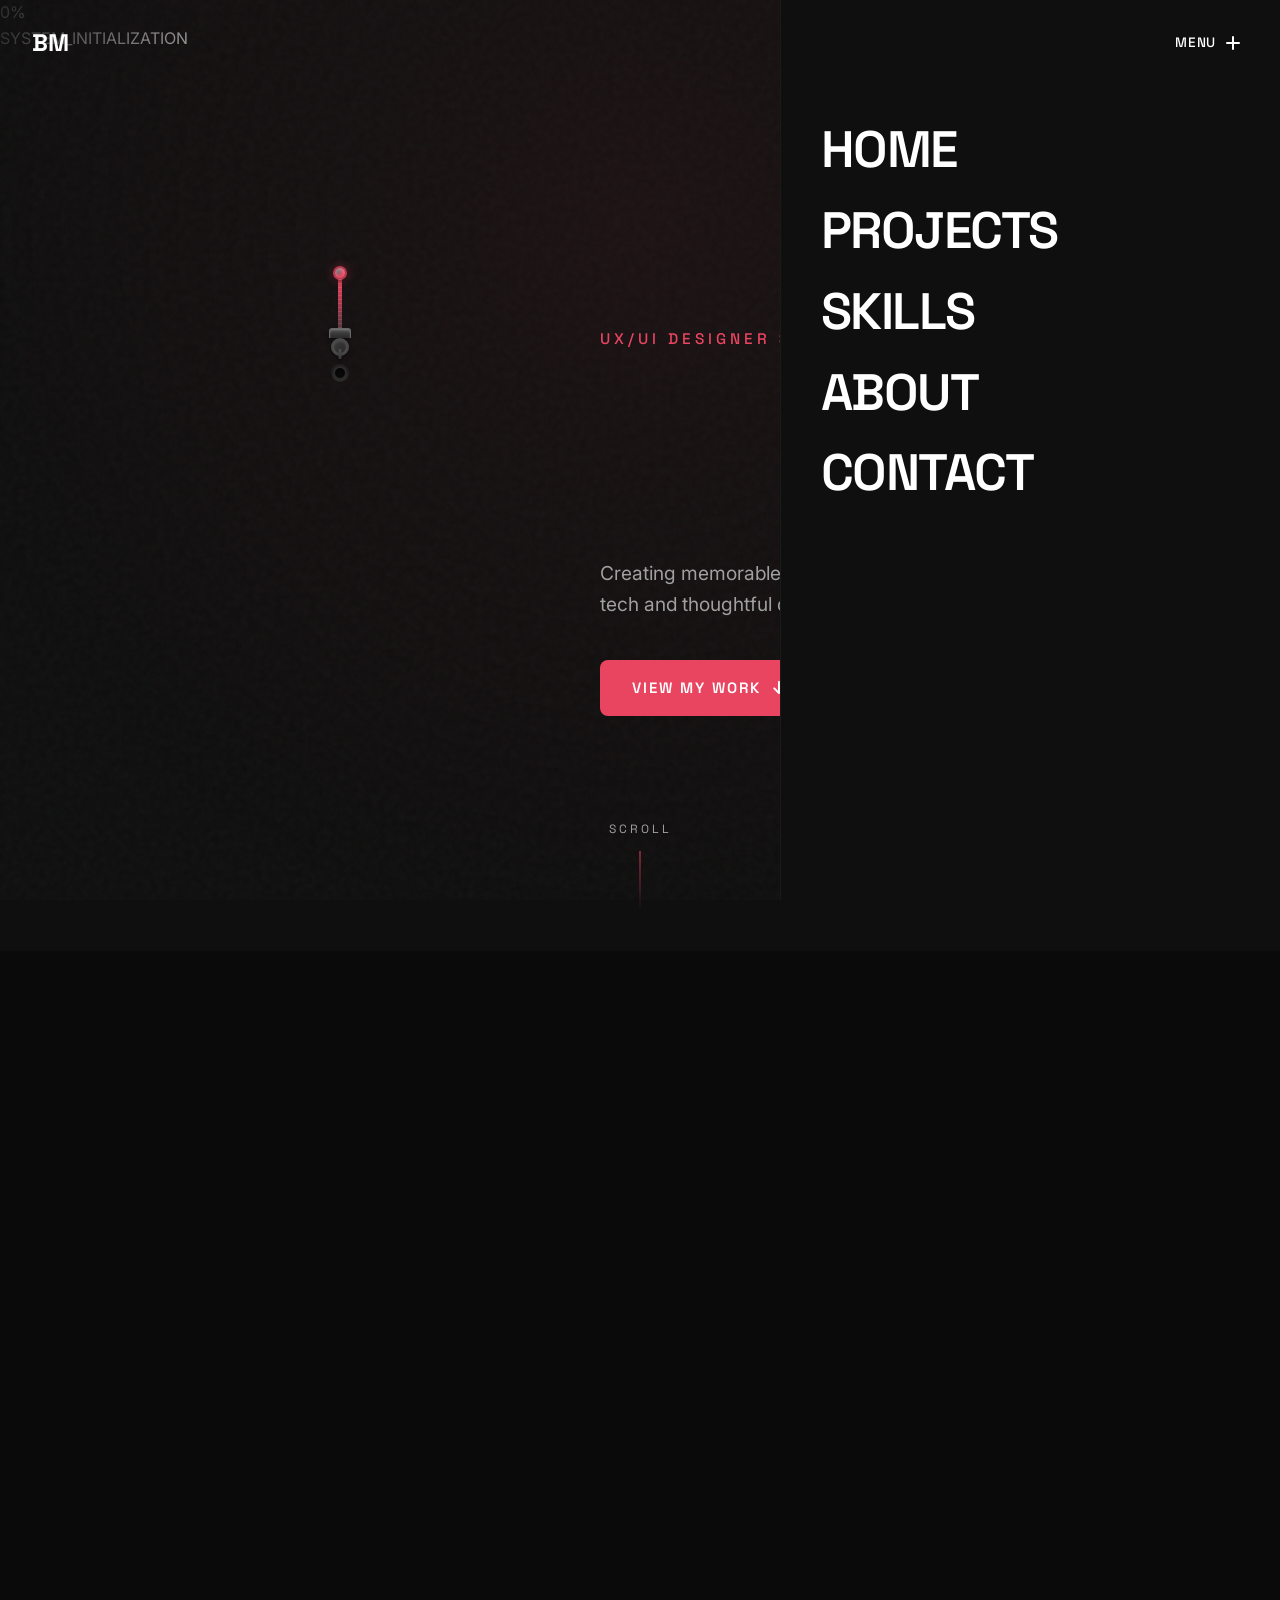
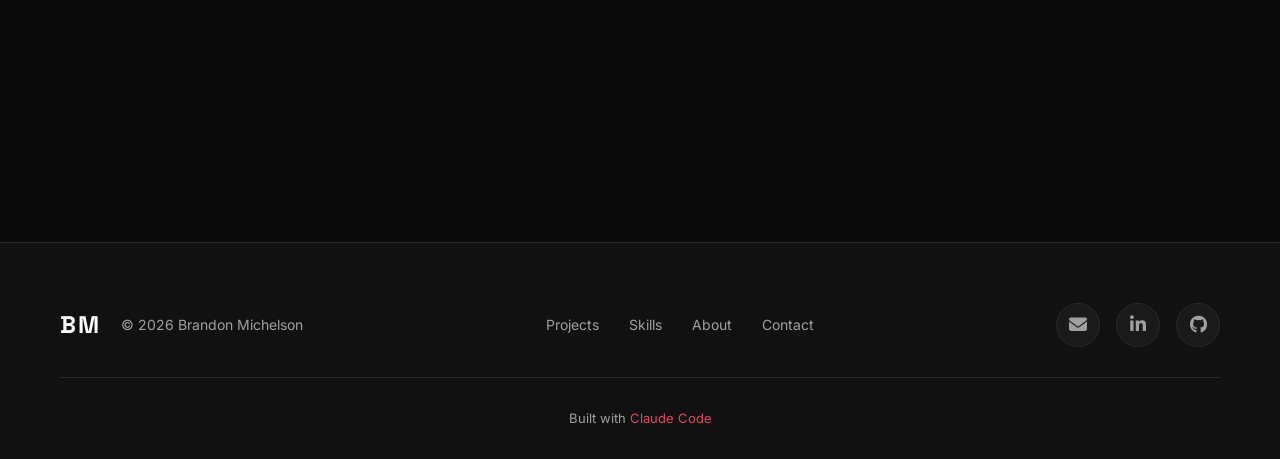
==== commit 20d3151a: "Add files via upload" ====
--- a/index.html
+++ b/index.html
@@ -36,6 +36,9 @@
 
     <!-- Preload RDR2 poster image for instant display -->
     <link rel="preload" href="images/RRD2-Still.png" as="image" type="image/png">
+
+    <!-- Lottie -->
+    <script src="https://cdnjs.cloudflare.com/ajax/libs/lottie-web/5.12.2/lottie.min.js"></script>
 
     <!-- Styles -->
     <link rel="stylesheet" href="style.css">
@@ -59,6 +62,21 @@
 </head>
 
 <body>
+    <!-- Preloader -->
+    <div id="bm-preloader">
+        <div id="blinds-container"></div>
+        <div class="loader-content">
+            <div class="lottie-container" id="lottieLogo"></div>
+            <div class="loader-bottom-data">
+                <div class="loader-percentage" id="loaderPercentage">0%</div>
+                <div class="progress-line-container">
+                    <div class="progress-line" id="progressLine"></div>
+                </div>
+                <div class="scramble-text" id="scrambleText">SYSTEM_INITIALIZATION</div>
+            </div>
+        </div>
+    </div>
+
     <!-- Skip to Content (Accessibility) -->
     <a href="#main-content" class="skip-link">Skip to main content</a>
 
@@ -75,8 +93,8 @@
             <a href="#hero" class="sm-logo" aria-label="Home">
                 <span class="sm-logo-text">BM</span>
             </a>
-            <button class="sm-toggle" id="menuToggle" type="button"
-                aria-label="Open menu" aria-expanded="false" aria-controls="staggered-menu-panel">
+            <button class="sm-toggle" id="menuToggle" type="button" aria-label="Open menu" aria-expanded="false"
+                aria-controls="staggered-menu-panel">
                 <span class="sm-toggle-textWrap" aria-hidden="true">
                     <span class="sm-toggle-textInner" id="toggleTextInner">
                         <span class="sm-toggle-line">Menu</span>
@@ -133,10 +151,12 @@
                             <a href="mailto:bmichelson56@gmail.com" class="sm-socials-link">Email</a>
                         </li>
                         <li class="sm-socials-item">
-                            <a href="https://linkedin.com/in/brandon-michelson" target="_blank" rel="noopener noreferrer" class="sm-socials-link">LinkedIn</a>
+                            <a href="https://linkedin.com/in/brandon-michelson" target="_blank"
+                                rel="noopener noreferrer" class="sm-socials-link">LinkedIn</a>
                         </li>
                         <li class="sm-socials-item">
-                            <a href="https://github.com/brandonmichelson" target="_blank" rel="noopener noreferrer" class="sm-socials-link">GitHub</a>
+                            <a href="https://github.com/brandonmichelson" target="_blank" rel="noopener noreferrer"
+                                class="sm-socials-link">GitHub</a>
                         </li>
                     </ul>
                 </div>
@@ -220,7 +240,8 @@
                         </div>
                         <span class="project-category">System Design Analysis</span>
                         <h3 class="project-title">Red Dead Redemption 2</h3>
-                        <p class="project-description">Deconstructing immersion, diegetic interface, and environmental narrative systems.</p>
+                        <p class="project-description">Deconstructing immersion, diegetic interface, and environmental
+                            narrative systems.</p>
                         <div class="project-tech">
                             <span class="tech-tag">UX Analysis</span>
                             <span class="tech-tag">Interaction Design</span>
@@ -231,7 +252,8 @@
                                 <span>View Project</span>
                                 <i class="fa-solid fa-arrow-right"></i>
                             </a>
-                            <a href="https://rdr2-portfolio-site.vercel.app/" class="live-site-link" target="_blank" rel="noopener noreferrer">
+                            <a href="https://rdr2-portfolio-site.vercel.app/" class="live-site-link" target="_blank"
+                                rel="noopener noreferrer">
                                 <span>Live Site</span>
                                 <i class="fa-solid fa-arrow-up-right-from-square"></i>
                             </a>
@@ -243,11 +265,13 @@
                                 <div class="pillar-card pillar-card--data">
                                     <div class="pillar-header">Critical Friction</div>
                                     <div class="pillar-metric">50%</div>
-                                    <div class="pillar-detail">Users cite linear mission design as the primary barrier to immersion.</div>
+                                    <div class="pillar-detail">Users cite linear mission design as the primary barrier
+                                        to immersion.</div>
                                 </div>
                                 <div class="tilt-overlay tilt-overlay--rdr2">
                                     <h4>Critical Friction</h4>
-                                    <p>Half of surveyed players identified rigid mission structure as the #1 immersion breaker — a core UX problem driving the redesign.</p>
+                                    <p>Half of surveyed players identified rigid mission structure as the #1 immersion
+                                        breaker — a core UX problem driving the redesign.</p>
                                 </div>
                             </div>
                         </div>
@@ -259,20 +283,26 @@
                                     <div class="bar-group">
                                         <div class="bar-row">
                                             <span class="bar-label">Narrative</span>
-                                            <div class="bar-track"><div class="bar-fill" style="width: 90%;"></div></div>
+                                            <div class="bar-track">
+                                                <div class="bar-fill" style="width: 90%;"></div>
+                                            </div>
                                             <span class="bar-value">90%</span>
                                         </div>
                                         <div class="bar-row">
                                             <span class="bar-label">Interface</span>
-                                            <div class="bar-track"><div class="bar-fill bar-fill--low" style="width: 30%;"></div></div>
+                                            <div class="bar-track">
+                                                <div class="bar-fill bar-fill--low" style="width: 30%;"></div>
+                                            </div>
                                             <span class="bar-value">30%</span>
                                         </div>
                                     </div>
-                                    <div class="pillar-detail">High narrative satisfaction vs. low interface efficiency.</div>
+                                    <div class="pillar-detail">High narrative satisfaction vs. low interface efficiency.
+                                    </div>
                                 </div>
                                 <div class="tilt-overlay tilt-overlay--rdr2">
                                     <h4>Interaction Variance</h4>
-                                    <p>A 60-point gap between narrative and interface satisfaction reveals the core design tension — great story, clunky systems.</p>
+                                    <p>A 60-point gap between narrative and interface satisfaction reveals the core
+                                        design tension — great story, clunky systems.</p>
                                 </div>
                             </div>
                         </div>
@@ -289,7 +319,8 @@
                                 </div>
                                 <div class="tilt-overlay tilt-overlay--rdr2">
                                     <h4>System Directives</h4>
-                                    <p>Three targeted interventions addressing inventory, interface, and narrative — each backed by user research data.</p>
+                                    <p>Three targeted interventions addressing inventory, interface, and narrative —
+                                        each backed by user research data.</p>
                                 </div>
                             </div>
                         </div>
@@ -324,7 +355,8 @@
                                 <span>View Project</span>
                                 <i class="fa-solid fa-arrow-right"></i>
                             </a>
-                            <a href="https://bearded-threads-portfolio.vercel.app/" class="live-site-link" target="_blank" rel="noopener noreferrer">
+                            <a href="https://bearded-threads-portfolio.vercel.app/" class="live-site-link"
+                                target="_blank" rel="noopener noreferrer">
                                 <span>Live Site</span>
                                 <i class="fa-solid fa-arrow-up-right-from-square"></i>
                             </a>
@@ -341,7 +373,8 @@
                                 <span class="tilt-card-label">Identity System</span>
                                 <div class="tilt-overlay">
                                     <h4>Identity System</h4>
-                                    <p>Logo system and color hierarchy built for consistent cross-platform brand recognition.</p>
+                                    <p>Logo system and color hierarchy built for consistent cross-platform brand
+                                        recognition.</p>
                                 </div>
                             </div>
                         </div>
@@ -406,7 +439,8 @@
                                 <span>View Project</span>
                                 <i class="fa-solid fa-arrow-right"></i>
                             </a>
-                            <a href="https://dj-big-cali-website.vercel.app/" class="live-site-link" target="_blank" rel="noopener noreferrer">
+                            <a href="https://dj-big-cali-website.vercel.app/" class="live-site-link" target="_blank"
+                                rel="noopener noreferrer">
                                 <span>Live Site</span>
                                 <i class="fa-solid fa-arrow-up-right-from-square"></i>
                             </a>
@@ -423,7 +457,8 @@
                                 <span class="tilt-card-label">UI & Layout System</span>
                                 <div class="tilt-overlay">
                                     <h4>UI & Layout System</h4>
-                                    <p>Engineered a dark-mode content hierarchy prioritizing media layering, stat highlighting, and high-contrast readability.</p>
+                                    <p>Engineered a dark-mode content hierarchy prioritizing media layering, stat
+                                        highlighting, and high-contrast readability.</p>
                                 </div>
                             </div>
                         </div>
@@ -438,7 +473,8 @@
                                 <span class="tilt-card-label">Visual Performance</span>
                                 <div class="tilt-overlay">
                                     <h4>Visual Performance</h4>
-                                    <p>Captured the high-energy club vibe using optimized motion backgrounds and dynamic GSAP scroll interactions.</p>
+                                    <p>Captured the high-energy club vibe using optimized motion backgrounds and dynamic
+                                        GSAP scroll interactions.</p>
                                 </div>
                             </div>
                         </div>
@@ -453,7 +489,8 @@
                                 <span class="tilt-card-label">Professional Identity</span>
                                 <div class="tilt-overlay">
                                     <h4>Professional Identity</h4>
-                                    <p>Elevated the brand to target premium wedding and corporate clients through a sophisticated, cinematic aesthetic.</p>
+                                    <p>Elevated the brand to target premium wedding and corporate clients through a
+                                        sophisticated, cinematic aesthetic.</p>
                                 </div>
                             </div>
                         </div>
@@ -463,7 +500,8 @@
 
             <!-- TripleTen Capstone -->
             <section class="project-section project-section--fullscreen gs-reveal" data-project="tripleten">
-                <video class="project-bg-video project-bg-video--fullscreen" loop muted playsinline preload="metadata" aria-hidden="true">
+                <video class="project-bg-video project-bg-video--fullscreen" loop muted playsinline preload="metadata"
+                    aria-hidden="true">
                     <source src="coco-gradient.mp4" type="video/mp4">
                 </video>
                 <div class="project-content-grid project-content-grid--fullscreen">
@@ -475,7 +513,9 @@
                         </div>
                         <span class="project-category">UX/UI Design</span>
                         <h3 class="project-title">CocoCoin — TripleTen Capstone</h3>
-                        <p class="project-description">Mobile banking app redesign focused on financial wellness. Built with competitive analysis, journey mapping, and high-fidelity prototypes validated through usability walkthroughs.</p>
+                        <p class="project-description">Mobile banking app redesign focused on financial wellness. Built
+                            with competitive analysis, journey mapping, and high-fidelity prototypes validated through
+                            usability walkthroughs.</p>
                         <div class="project-tech">
                             <span class="tech-tag">Figma</span>
                             <span class="tech-tag">User Research</span>
@@ -492,13 +532,13 @@
                             <div class="tilt-card-inner">
                                 <div class="tilt-card-image">
                                     <img class="tilt-card-img" src="images/coco-pillar-logic.jpg"
-                                        alt="CocoCoin user flow and logic diagram"
-                                        loading="lazy">
+                                        alt="CocoCoin user flow and logic diagram" loading="lazy">
                                 </div>
                                 <span class="tilt-card-label">UX Logic & Flow</span>
                                 <div class="tilt-overlay">
                                     <h4>UX Logic & Flow</h4>
-                                    <p>Mapped comprehensive user journeys and edge cases to ensure frictionless navigation and financial data accessibility.</p>
+                                    <p>Mapped comprehensive user journeys and edge cases to ensure frictionless
+                                        navigation and financial data accessibility.</p>
                                 </div>
                             </div>
                         </div>
@@ -513,7 +553,8 @@
                                 <span class="tilt-card-label">Design System</span>
                                 <div class="tilt-overlay">
                                     <h4>Design System</h4>
-                                    <p>Architected a scalable, component-based design system optimized for accessibility and seamless developer handoff.</p>
+                                    <p>Architected a scalable, component-based design system optimized for accessibility
+                                        and seamless developer handoff.</p>
                                 </div>
                             </div>
                         </div>
@@ -528,7 +569,8 @@
                                 <span class="tilt-card-label">Cross-Platform UI</span>
                                 <div class="tilt-overlay">
                                     <h4>Cross-Platform UI</h4>
-                                    <p>Translated the mobile-first wallet experience into a robust, widescreen desktop dashboard environment.</p>
+                                    <p>Translated the mobile-first wallet experience into a robust, widescreen desktop
+                                        dashboard environment.</p>
                                 </div>
                             </div>
                         </div>
@@ -800,6 +842,123 @@
     <script src="https://cdn.jsdelivr.net/npm/lenis@1.1.14/dist/lenis.min.js"></script>
     <script src="https://cdnjs.cloudflare.com/ajax/libs/gsap/3.12.5/gsap.min.js"></script>
     <script src="https://cdnjs.cloudflare.com/ajax/libs/gsap/3.12.5/ScrollTrigger.min.js"></script>
+
+    <!-- Preloader Script -->
+    <script>
+        document.addEventListener('DOMContentLoaded', () => {
+            // Skip preloader if arriving via hash (e.g., "Back to Projects" from case study)
+            if (window.location.hash) {
+                const preloader = document.getElementById('bm-preloader');
+                if (preloader) preloader.style.display = 'none';
+                document.body.style.overflowY = 'auto';
+
+                // Show all hero elements immediately
+                gsap.set('.hero .gs-reveal, .staggered-menu-header', {
+                    opacity: 1, y: 0, visibility: 'visible'
+                });
+
+                setTimeout(() => {
+                    const target = document.querySelector(window.location.hash);
+                    if (target) target.scrollIntoView({ behavior: 'auto' });
+                    if (typeof ScrollTrigger !== 'undefined') ScrollTrigger.refresh();
+                }, 100);
+
+                return;
+            }
+
+            // Lock scroll during preloader
+            document.body.style.overflow = 'hidden';
+
+            // 1. Generate Vertical Blinds
+            const numBlinds = 5;
+            const blindsContainer = document.getElementById('blinds-container');
+            for (let i = 0; i < numBlinds; i++) {
+                let blind = document.createElement('div');
+                blind.className = 'loader-blind';
+                blind.style.width = `${100 / numBlinds}vw`;
+                blind.style.left = `${(100 / numBlinds) * i}vw`;
+                blindsContainer.appendChild(blind);
+            }
+
+            // 2. Initialize Lottie
+            const lottieAnim = lottie.loadAnimation({
+                container: document.getElementById('lottieLogo'),
+                renderer: 'svg',
+                loop: true,
+                autoplay: true,
+                path: 'https://assets3.lottiefiles.com/packages/lf20_w51pcehl.json'
+            });
+
+            // 3. Scramble Text Logic
+            const chars = '!<>-_\\/[]{}—=+*^?#_';
+            const targetStrings = ["ESTABLISHING_CONNECTION", "COMPILING_ASSETS", "RENDERING_DOM", "SYSTEM_READY"];
+            let scrambleInterval;
+            const scrambleTextEl = document.getElementById('scrambleText');
+
+            function scrambleText(targetWord) {
+                let frame = 0;
+                let currentStr = "";
+                clearInterval(scrambleInterval);
+                scrambleInterval = setInterval(() => {
+                    currentStr = "";
+                    for (let i = 0; i < targetWord.length; i++) {
+                        if (frame > i * 3) { currentStr += targetWord[i]; }
+                        else { currentStr += chars[Math.floor(Math.random() * chars.length)]; }
+                    }
+                    scrambleTextEl.innerText = currentStr;
+                    frame++;
+                    if (frame > targetWord.length * 3) clearInterval(scrambleInterval);
+                }, 30);
+            }
+
+            // 4. GSAP Master Timeline
+            const masterTl = gsap.timeline({
+                onComplete: () => {
+                    document.getElementById('bm-preloader').style.display = 'none';
+                    document.body.style.overflowY = 'auto';
+
+                    // Trigger hero reveal — play the heroTL built in script.js
+                    gsap.fromTo('.staggered-menu-header',
+                        { opacity: 0, y: -20 },
+                        { opacity: 1, y: 0, duration: 0.6, delay: 0.1 }
+                    );
+                    if (window.heroTL) {
+                        window.heroTL.play();
+                    }
+
+                    // Refresh ScrollTrigger after preloader is gone
+                    if (typeof ScrollTrigger !== 'undefined') {
+                        ScrollTrigger.refresh();
+                    }
+                }
+            });
+
+            const loadingState = { progress: 0 };
+
+            masterTl.to(loadingState, {
+                progress: 100,
+                duration: 2.8,
+                ease: "power2.inOut",
+                onUpdate: () => {
+                    document.getElementById('loaderPercentage').innerText = `${Math.round(loadingState.progress)}%`;
+                    document.getElementById('progressLine').style.width = `${loadingState.progress}%`;
+
+                    const p = Math.round(loadingState.progress);
+                    if (p === 10) scrambleText(targetStrings[0]);
+                    if (p === 40) scrambleText(targetStrings[1]);
+                    if (p === 70) scrambleText(targetStrings[2]);
+                    if (p === 95) scrambleText(targetStrings[3]);
+                }
+            }, 0)
+                .to(".loader-bottom-data, .lottie-container", {
+                    y: -30, opacity: 0, duration: 0.6, ease: "power2.in", stagger: 0.1
+                })
+                .to(".loader-blind", {
+                    scaleY: 0, duration: 1, ease: "power4.inOut", stagger: 0.1, transformOrigin: "top"
+                });
+        });
+    </script>
+
     <script src="script.js"></script>
 </body>
 
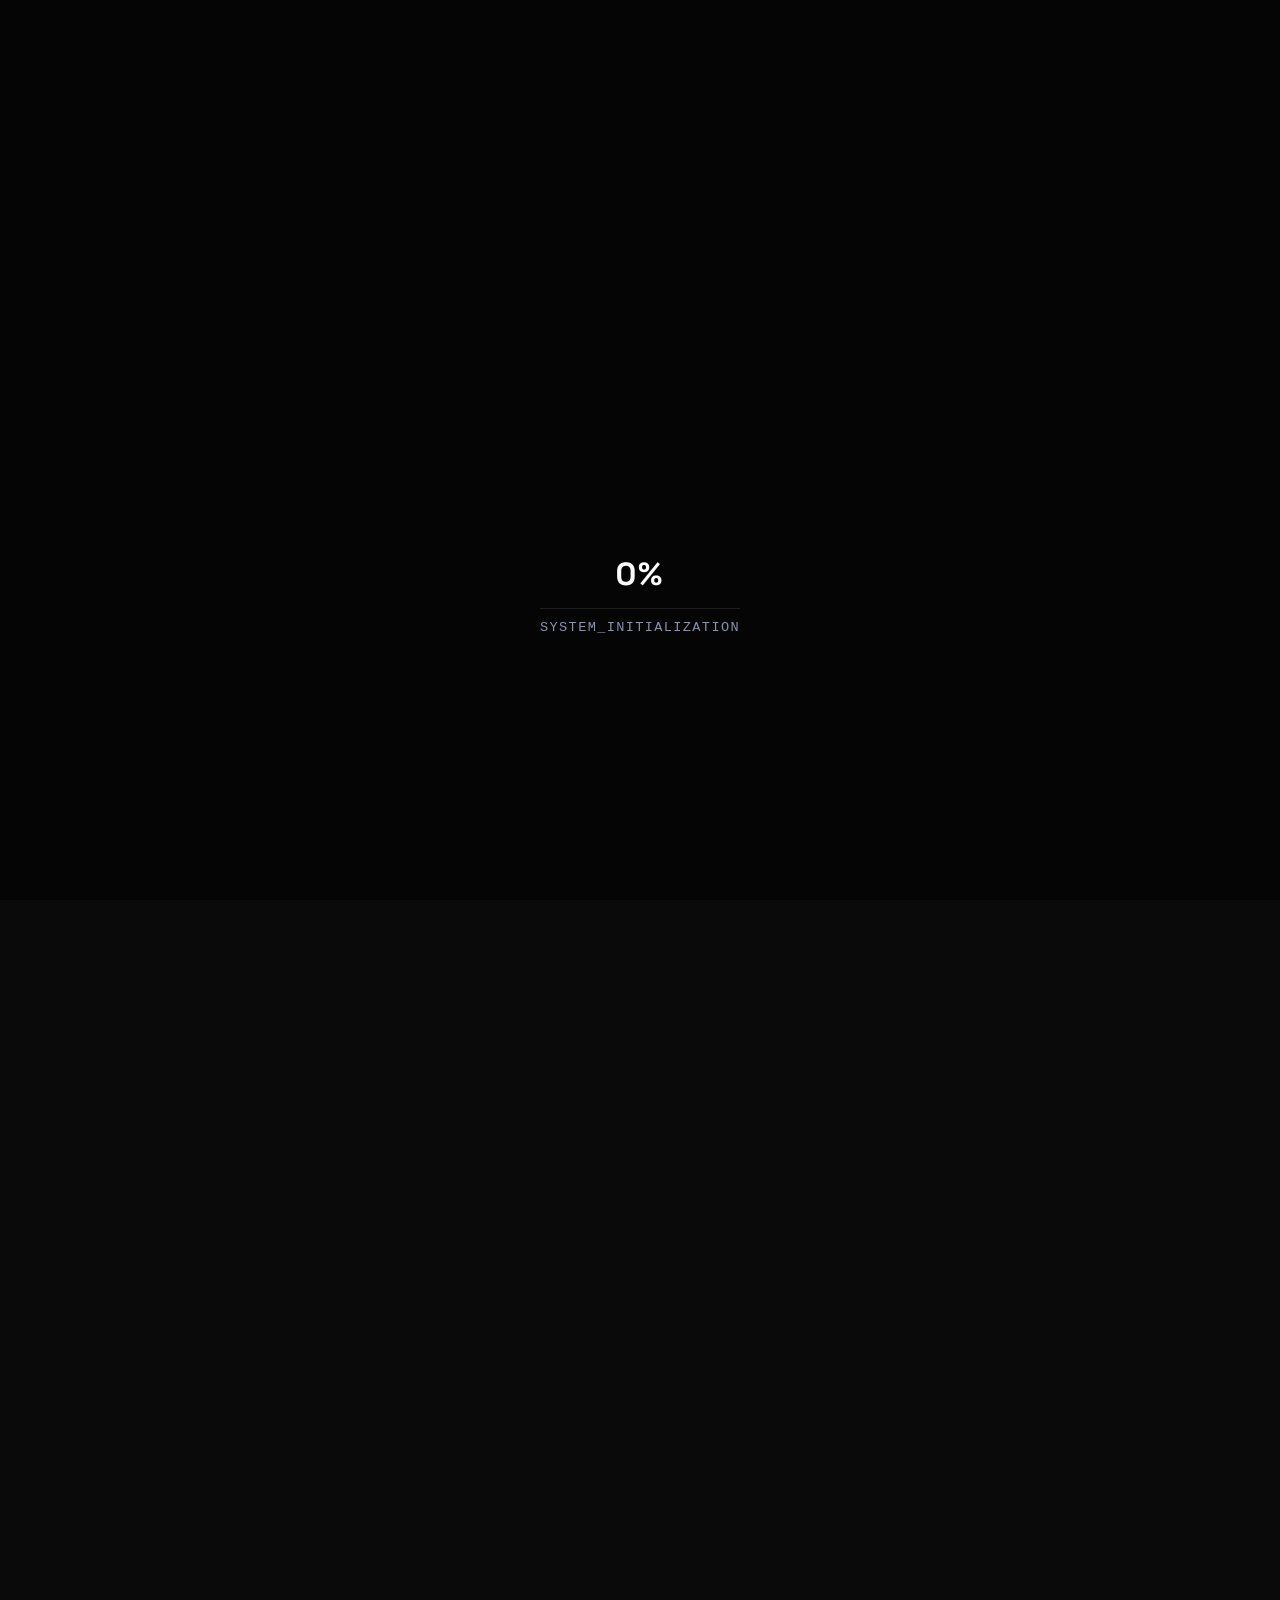
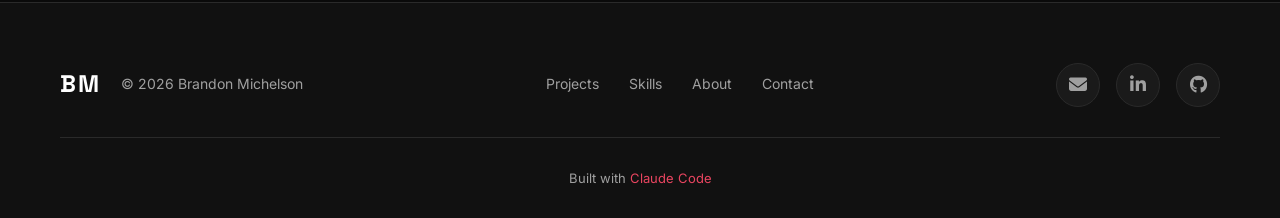
==== commit 30a442ba: "Add files via upload" ====
--- a/index.html
+++ b/index.html
@@ -53,7 +53,7 @@
         "url": "https://brandonmichelson.com",
         "email": "bmichelson56@gmail.com",
         "sameAs": [
-            "https://linkedin.com/in/brandon-michelson",
+            "https://www.linkedin.com/in/brandonmichelson/",
             "https://github.com/brandonmichelson"
         ],
         "knowsAbout": ["UX Design", "UI Design", "Frontend Development", "React", "GSAP", "JavaScript"]
@@ -140,8 +140,8 @@
                 </ul>
                 <!-- Robot Mascot -->
                 <div class="sm-robot-wrapper">
-                    <video id="menuRobot" class="sm-robot-video" muted playsinline preload="metadata">
-                        <source src="robot portfolio.mp4" type="video/mp4">
+                    <video id="menuRobot" class="sm-robot-video" autoplay muted playsinline preload="metadata">
+                        <source src="robot-portfolio.mp4" type="video/mp4">
                     </video>
                 </div>
                 <div class="sm-socials" aria-label="Social links">
@@ -151,7 +151,7 @@
                             <a href="mailto:bmichelson56@gmail.com" class="sm-socials-link">Email</a>
                         </li>
                         <li class="sm-socials-item">
-                            <a href="https://linkedin.com/in/brandon-michelson" target="_blank"
+                            <a href="https://www.linkedin.com/in/brandonmichelson/" target="_blank"
                                 rel="noopener noreferrer" class="sm-socials-link">LinkedIn</a>
                         </li>
                         <li class="sm-socials-item">
@@ -179,8 +179,8 @@
                         </div>
                         <div class="lanyard-card">
                             <div class="lanyard-card-hole"></div>
-                            <video id="badge-video" class="badge-video" loop muted playsinline>
-                                <source src="lanyard- photo.mp4" type="video/mp4">
+                            <video id="badge-video" class="badge-video" autoplay loop muted playsinline>
+                                <source src="lanyard-photo.mp4" type="video/mp4">
                             </video>
                         </div>
                     </div>
@@ -227,7 +227,7 @@
             <!-- RDR2 Portfolio -->
             <section class="project-section project-section--fullscreen gs-reveal" data-project="rdr2">
                 <div class="rdr2-video-wrap">
-                    <video id="rdr2-video" class="rdr2-video" muted playsinline preload="metadata"
+                    <video id="rdr2-video" class="rdr2-video" autoplay muted playsinline preload="metadata"
                         poster="images/RRD2-Still.png">
                         <source src="RDR2-Merged-video.mp4" type="video/mp4">
                     </video>
@@ -330,7 +330,7 @@
 
             <!-- Bearded Threads -->
             <section class="project-section project-section--fullscreen gs-reveal" data-project="bearded-threads">
-                <video class="project-bg-video project-bg-video--fullscreen" loop muted playsinline preload="metadata"
+                <video class="project-bg-video project-bg-video--fullscreen" autoplay loop muted playsinline preload="metadata"
                     aria-hidden="true">
                     <source src="BTCCintro.mp4" type="video/mp4">
                 </video>
@@ -429,7 +429,7 @@
                             scroll animations, and custom logo intro sequence. Built for client with focus on
                             performance and mobile optimization.</p>
                         <div class="project-tech">
-                            <span class="tech-tag">React</span>
+                            <span class="tech-tag">Vanilla JS</span>
                             <span class="tech-tag">GSAP</span>
                             <span class="tech-tag">Lenis</span>
                             <span class="tech-tag">Video Optimization</span>
@@ -595,12 +595,12 @@
                         Frontend Development
                     </h3>
                     <ul class="skill-list">
-                        <li class="skill-item"><i class="fa-brands fa-react"></i> React</li>
                         <li class="skill-item"><i class="fa-brands fa-js"></i> JavaScript (ES6+)</li>
                         <li class="skill-item"><i class="fa-brands fa-html5"></i> HTML5</li>
                         <li class="skill-item"><i class="fa-brands fa-css3-alt"></i> CSS3</li>
-                        <li class="skill-item"><i class="fa-solid fa-wind"></i> Tailwind CSS</li>
+                        <li class="skill-item"><i class="fa-solid fa-droplet"></i> CSS Custom Properties</li>
                         <li class="skill-item"><i class="fa-solid fa-mobile-screen"></i> Responsive Design</li>
+                        <li class="skill-item"><i class="fa-solid fa-sitemap"></i> DOM Manipulation</li>
                     </ul>
                 </div>
 
@@ -627,7 +627,7 @@
                     </h3>
                     <ul class="skill-list">
                         <li class="skill-item"><i class="fa-brands fa-figma"></i> Figma</li>
-                        <li class="skill-item"><i class="fa-solid fa-pen-ruler"></i> Adobe XD</li>
+                        <li class="skill-item"><i class="fa-solid fa-font"></i> Typography Systems</li>
                         <li class="skill-item"><i class="fa-solid fa-compass-drafting"></i> UX/UI Principles</li>
                         <li class="skill-item"><i class="fa-solid fa-swatchbook"></i> Design Systems</li>
                         <li class="skill-item"><i class="fa-solid fa-object-group"></i> Wireframing & Prototyping</li>
@@ -762,15 +762,15 @@
                                 <i class="fa-solid fa-envelope"></i>
                                 <span>bmichelson56@gmail.com</span>
                             </a>
-                            <a href="https://linkedin.com/in/brandon-michelson" target="_blank"
+                            <a href="https://www.linkedin.com/in/brandonmichelson/" target="_blank"
                                 rel="noopener noreferrer" class="contact-link">
                                 <i class="fa-brands fa-linkedin-in"></i>
-                                <span>/in/brandon-michelson</span>
+                                <span>/in/brandonmichelson</span>
                             </a>
-                            <a href="https://github.com/brandonmichelson" target="_blank" rel="noopener noreferrer"
-                                class="contact-link">
+                            <a href="https://github.com/bmichelson86-create/brandon-michelson-portfolio" target="_blank"
+                                rel="noopener noreferrer" class="contact-link">
                                 <i class="fa-brands fa-github"></i>
-                                <span>/brandonmichelson</span>
+                                <span>/bmichelson86-create/brandon-michelson-portfolio</span>
                             </a>
                         </div>
                     </div>
@@ -818,7 +818,7 @@
                     <a href="mailto:bmichelson56@gmail.com" aria-label="Email">
                         <i class="fa-solid fa-envelope"></i>
                     </a>
-                    <a href="https://linkedin.com/in/brandon-michelson" target="_blank" rel="noopener noreferrer"
+                    <a href="https://www.linkedin.com/in/brandonmichelson/" target="_blank" rel="noopener noreferrer"
                         aria-label="LinkedIn">
                         <i class="fa-brands fa-linkedin-in"></i>
                     </a>
--- a/style.css
+++ b/style.css
@@ -1,4 +1,4 @@
-﻿/* ============================================
+/* ============================================
    BRANDON MICHELSON - PORTFOLIO STYLES
    Premium dark theme with coral orange accents
    ============================================ */
@@ -199,10 +199,95 @@
     visibility: hidden;
 }
 
-/* Hero elements visible by default (JS animates them in) */
+/* Hero elements start hidden — preloader onComplete reveals them */
 .hero .gs-reveal {
-    opacity: 1;
-    visibility: visible;
+    opacity: 0;
+    visibility: hidden;
+}
+
+/* ============================================
+   PRELOADER
+   ============================================ */
+#bm-preloader {
+    position: fixed;
+    inset: 0;
+    z-index: 9999;
+    display: flex;
+    justify-content: center;
+    align-items: center;
+    pointer-events: none;
+}
+
+#blinds-container {
+    position: absolute;
+    inset: 0;
+}
+
+.loader-blind {
+    position: absolute;
+    top: 0;
+    height: 100vh;
+    background-color: #050505;
+    z-index: 1;
+    transform-origin: top;
+}
+
+.loader-content {
+    z-index: 2;
+    display: flex;
+    flex-direction: column;
+    align-items: center;
+    gap: 2rem;
+    width: 100%;
+}
+
+.lottie-container {
+    width: 250px;
+    height: 250px;
+    max-width: 80vw;
+    max-height: 80vh;
+    position: relative;
+}
+
+.loader-bottom-data {
+    display: flex;
+    flex-direction: column;
+    align-items: center;
+    gap: 0.5rem;
+}
+
+.loader-percentage {
+    font-family: 'Space Grotesk', sans-serif;
+    font-size: 2rem;
+    font-weight: 700;
+    color: white;
+    font-variant-numeric: tabular-nums;
+    letter-spacing: 0.05em;
+}
+
+.scramble-text {
+    font-family: monospace;
+    color: #8892b0;
+    font-size: 0.85rem;
+    letter-spacing: 0.1em;
+    height: 1.2em;
+}
+
+.progress-line-container {
+    width: 200px;
+    height: 1px;
+    background: rgba(255, 255, 255, 0.1);
+    position: relative;
+    overflow: hidden;
+}
+
+.progress-line {
+    position: absolute;
+    top: 0;
+    left: 0;
+    height: 100%;
+    width: 0%;
+    background: #e94560;
 }
 
 /* ============================================
@@ -245,10 +330,9 @@
     margin-bottom: clamp(50px, 8vw, 80px);
 }
 
-/* REPLACED BY STAGGERED MENU
-   ============================================
-   HEADER / NAVIGATION (old)
-   ============================================
+/* ============================================
+   HEADER / NAVIGATION (legacy — used by case study pages)
+   ============================================ */
 .site-header {
     position: fixed;
     top: 0;
@@ -382,6 +466,7 @@
 }
 
 .mobile-nav.active {
+    display: flex;
     opacity: 1;
     pointer-events: all;
 }
@@ -399,7 +484,16 @@
     color: var(--accent);
     transform: translateX(10px);
 }
-END REPLACED BY STAGGERED MENU */
+
+/* Case study pages: show hamburger and hide desktop nav on mobile */
+@media (max-width: 768px) {
+    .site-header .nav-links {
+        display: none;
+    }
+    .site-header .menu-toggle {
+        display: flex;
+    }
+}
 
 /* =========================================
    STAGGERED MENU — Navigation System
@@ -428,7 +522,7 @@
     background: transparent;
     pointer-events: none;
     z-index: 20;
-    opacity: 1;
+    opacity: 0;
     transition: background 0.4s ease, backdrop-filter 0.4s ease;
 }
 
@@ -1904,12 +1998,19 @@
     margin: 0 auto;
 }
 
+@media (min-width: 1200px) {
+    .skills-grid {
+        grid-template-columns: repeat(5, 1fr);
+    }
+}
+
 .skill-category {
     padding: 32px;
     background: var(--dark-gray);
     border: 1px solid var(--border);
     border-radius: 16px;
     transition: all 0.4s var(--ease-out);
+    min-height: 341px;
 }
 
 .skill-category:hover {
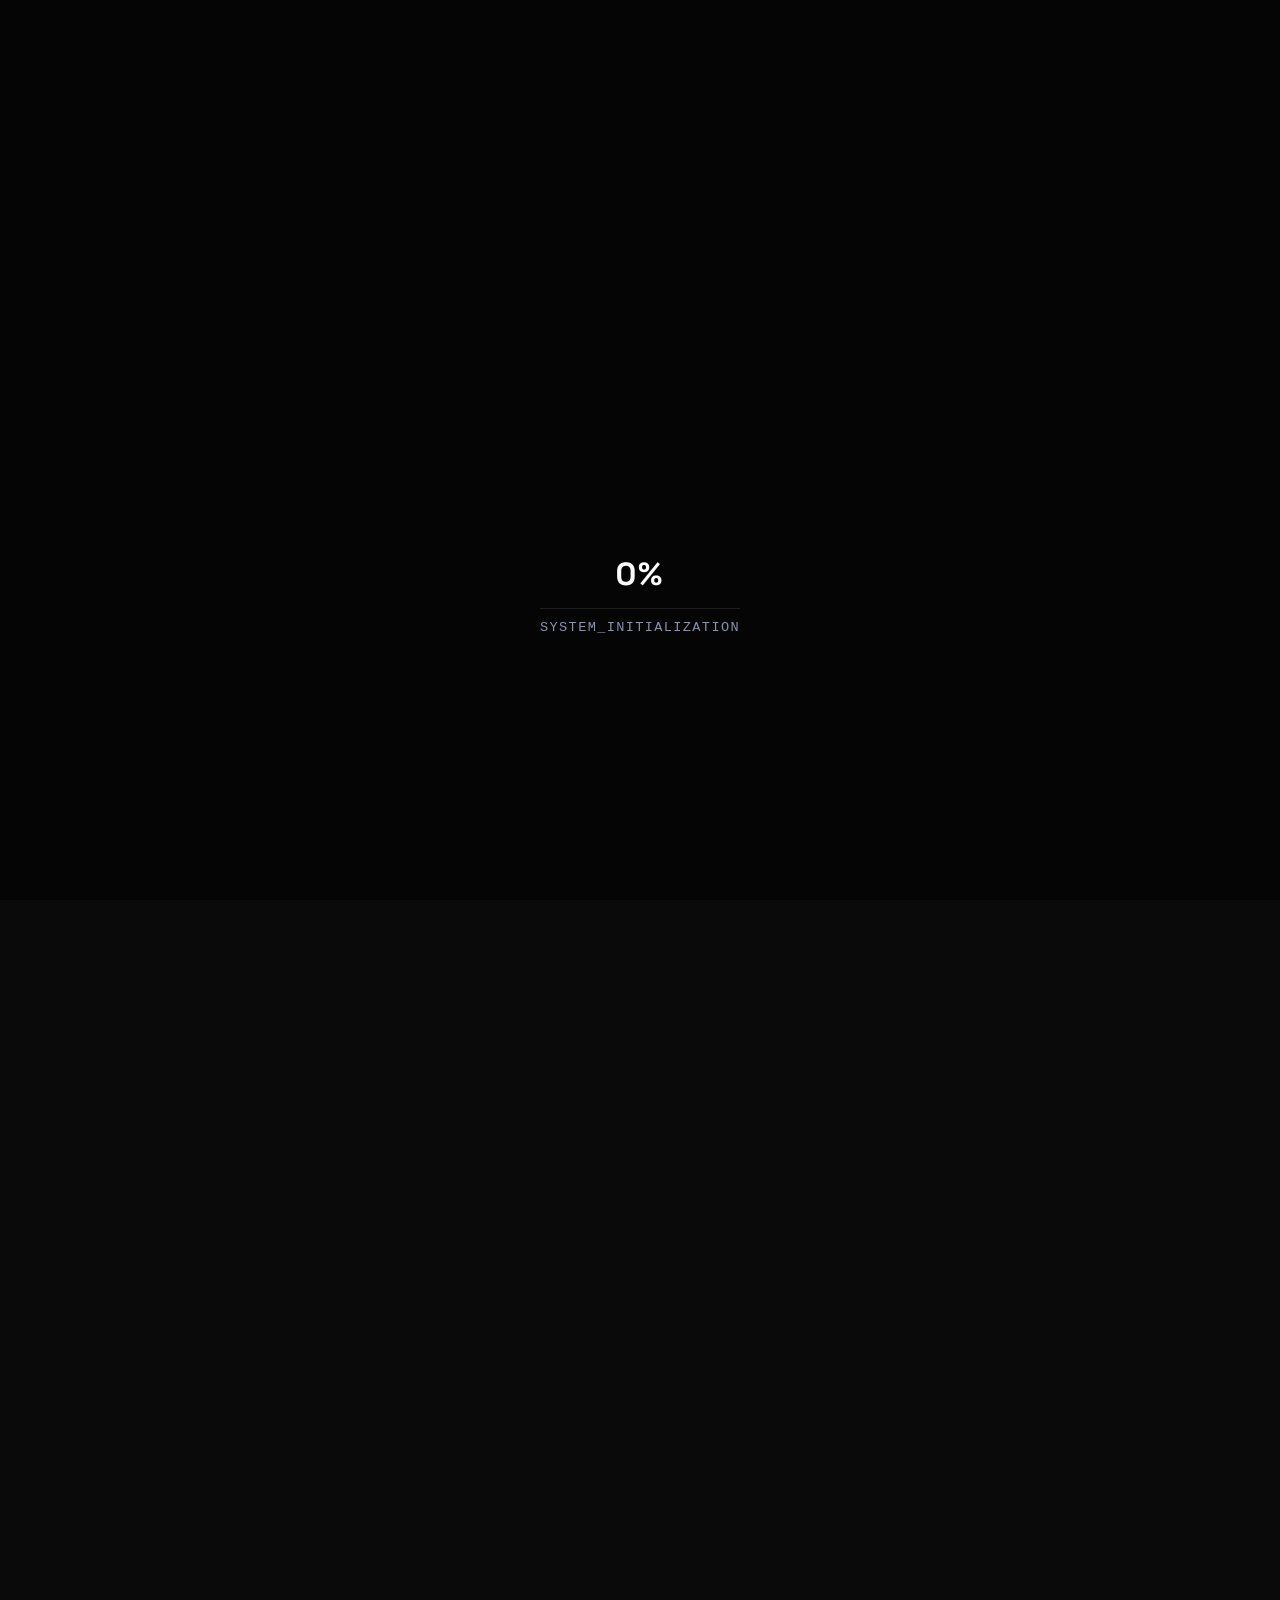
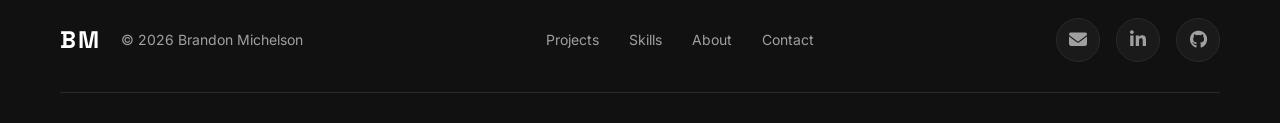
==== commit 1704c50b: "Add files via upload" ====
--- a/index.html
+++ b/index.html
@@ -51,7 +51,7 @@
         "name": "Brandon Michelson",
         "jobTitle": "UX/UI Designer & Frontend Developer",
         "url": "https://brandonmichelson.com",
-        "email": "bmichelson56@gmail.com",
+        "email": "bmichelson86@gmail.com",
         "sameAs": [
             "https://www.linkedin.com/in/brandonmichelson/",
             "https://github.com/brandonmichelson"
@@ -148,7 +148,7 @@
                     <h3 class="sm-socials-title">Connect</h3>
                     <ul class="sm-socials-list" role="list">
                         <li class="sm-socials-item">
-                            <a href="mailto:bmichelson56@gmail.com" class="sm-socials-link">Email</a>
+                            <a href="mailto:bmichelson86@gmail.com" class="sm-socials-link">Email</a>
                         </li>
                         <li class="sm-socials-item">
                             <a href="https://www.linkedin.com/in/brandonmichelson/" target="_blank"
@@ -195,8 +195,8 @@
                                     <stop offset="100%" style="stop-color:#e94560" />
                                 </linearGradient>
                             </defs>
-                            <text class="name-text name-first" x="0" y="70">Brandon</text>
-                            <text class="name-text name-last" x="0" y="150">Michelson</text>
+                            <text class="name-text name-first" x="300" y="70" text-anchor="middle">Brandon</text>
+                            <text class="name-text name-last" x="300" y="150" text-anchor="middle">Michelson</text>
                         </svg>
                         <span class="sr-only">Brandon Michelson</span>
                     </h1>
@@ -758,9 +758,9 @@
                         <p class="response-time">I typically respond within 24 hours</p>
 
                         <div class="contact-links">
-                            <a href="mailto:bmichelson56@gmail.com" class="contact-link">
+                            <a href="mailto:bmichelson86@gmail.com" class="contact-link">
                                 <i class="fa-solid fa-envelope"></i>
-                                <span>bmichelson56@gmail.com</span>
+                                <span>bmichelson86@gmail.com</span>
                             </a>
                             <a href="https://www.linkedin.com/in/brandonmichelson/" target="_blank"
                                 rel="noopener noreferrer" class="contact-link">
@@ -775,7 +775,10 @@
                         </div>
                     </div>
 
-                    <form class="contact-form gs-reveal" id="contactForm">
+                    <form class="contact-form gs-reveal" id="contactForm" action="https://api.web3forms.com/submit" method="POST">
+                        <input type="hidden" name="access_key" value="beeb7c90-2c71-4400-8da1-9415b5a359fa">
+                        <input type="hidden" name="subject" value="New Portfolio Inquiry">
+                        <input type="hidden" name="from_name" value="Portfolio Contact Form">
                         <div class="form-group">
                             <label for="name">Name</label>
                             <input type="text" id="name" name="name" required placeholder="Your name">
@@ -793,7 +796,6 @@
                             <span>Send Message</span>
                             <i class="fa-solid fa-paper-plane"></i>
                         </button>
-                        <p class="form-note">Form is demo only — please use email for real inquiries</p>
                     </form>
                 </div>
             </div>
@@ -815,7 +817,7 @@
                     <a href="#contact">Contact</a>
                 </nav>
                 <div class="footer-social">
-                    <a href="mailto:bmichelson56@gmail.com" aria-label="Email">
+                    <a href="mailto:bmichelson86@gmail.com" aria-label="Email">
                         <i class="fa-solid fa-envelope"></i>
                     </a>
                     <a href="https://www.linkedin.com/in/brandonmichelson/" target="_blank" rel="noopener noreferrer"
@@ -828,10 +830,7 @@
                     </a>
                 </div>
             </div>
-            <div class="footer-bottom">
-                <p>Built with <a href="https://claude.ai/claude-code" target="_blank" rel="noopener noreferrer">Claude
-                        Code</a></p>
-            </div>
+
         </div>
         <button class="back-to-top" id="backToTop" aria-label="Back to top">
             <i class="fa-solid fa-arrow-up"></i>
--- a/style.css
+++ b/style.css
@@ -1226,11 +1226,15 @@
     max-width: 600px;
     height: auto;
     overflow: visible;
+    display: block;
+    margin-left: auto;
+    margin-right: auto;
 }
 
 .name-text {
     font-family: var(--font-heading);
     font-size: 72px;
+    text-anchor: middle;
     font-weight: 700;
     fill: transparent;
     stroke: var(--white);
@@ -2514,6 +2518,12 @@
 
     .hero-content {
         max-width: 100%;
+        width: 100%;
+        margin-left: auto;
+        margin-right: auto;
+        display: flex;
+        flex-direction: column;
+        align-items: center;
     }
 
     .hero-subtitle {
@@ -2604,6 +2614,9 @@
 
     .name-svg {
         max-width: 100%;
+        margin-left: auto;
+        margin-right: auto;
+        display: block;
     }
 
     .name-text {
@@ -2666,11 +2679,14 @@
     }
 
     .name-text {
-        font-size: 42px;
+        font-size: 54px;
     }
 
     .name-svg {
         max-width: 280px;
+        margin-left: auto;
+        margin-right: auto;
+        display: block;
     }
 
     .project-content {
@@ -3039,9 +3055,10 @@
 }
 
 .pillar-header {
+    font-family: var(--font-heading);
     font-size: 0.85rem;
     text-transform: uppercase;
-    letter-spacing: 0.05em;
+    letter-spacing: 2px;
     color: #888;
     margin-bottom: 0.5rem;
     font-weight: 600;
@@ -3115,23 +3132,26 @@
 }
 
 .directive-list li {
-    font-family: 'Courier New', monospace;
-    font-size: 0.8rem;
+    font-family: var(--font-body);
+    font-size: 0.85rem;
     color: #ddd;
     display: flex;
     align-items: center;
-    gap: 10px;
-}
-
-.directive-tag {
-    color: #e94560;
-    font-weight: bold;
-    font-size: 0.7rem;
-    border: 1px solid #e94560;
-    padding: 2px 6px;
+    gap: 12px;
+}
+
+.directive-list .directive-tag {
+    font-family: var(--font-heading);
+    color: var(--accent);
+    font-weight: 700;
+    font-size: 0.65rem;
+    letter-spacing: 1px;
+    border: 1px solid var(--accent);
+    padding: 4px 8px;
     border-radius: 4px;
-    min-width: 70px;
+    min-width: 80px;
     text-align: center;
+    text-transform: uppercase;
 }
 
 /* =========================================
@@ -3654,11 +3674,11 @@
 
 .directive-tag {
     background: transparent;
-    border: 1px solid #e94560;
-    color: #e94560;
+    border: 1px solid var(--accent);
+    color: var(--accent);
     padding: 0.25rem 0.75rem;
     border-radius: 4px;
-    font-family: 'Courier New', monospace;
+    font-family: var(--font-heading);
     font-weight: 700;
     font-size: 0.8rem;
 }
@@ -3907,5 +3927,4 @@
     .voice-quote {
         font-size: 0.95rem;
     }
-}
-
+}
